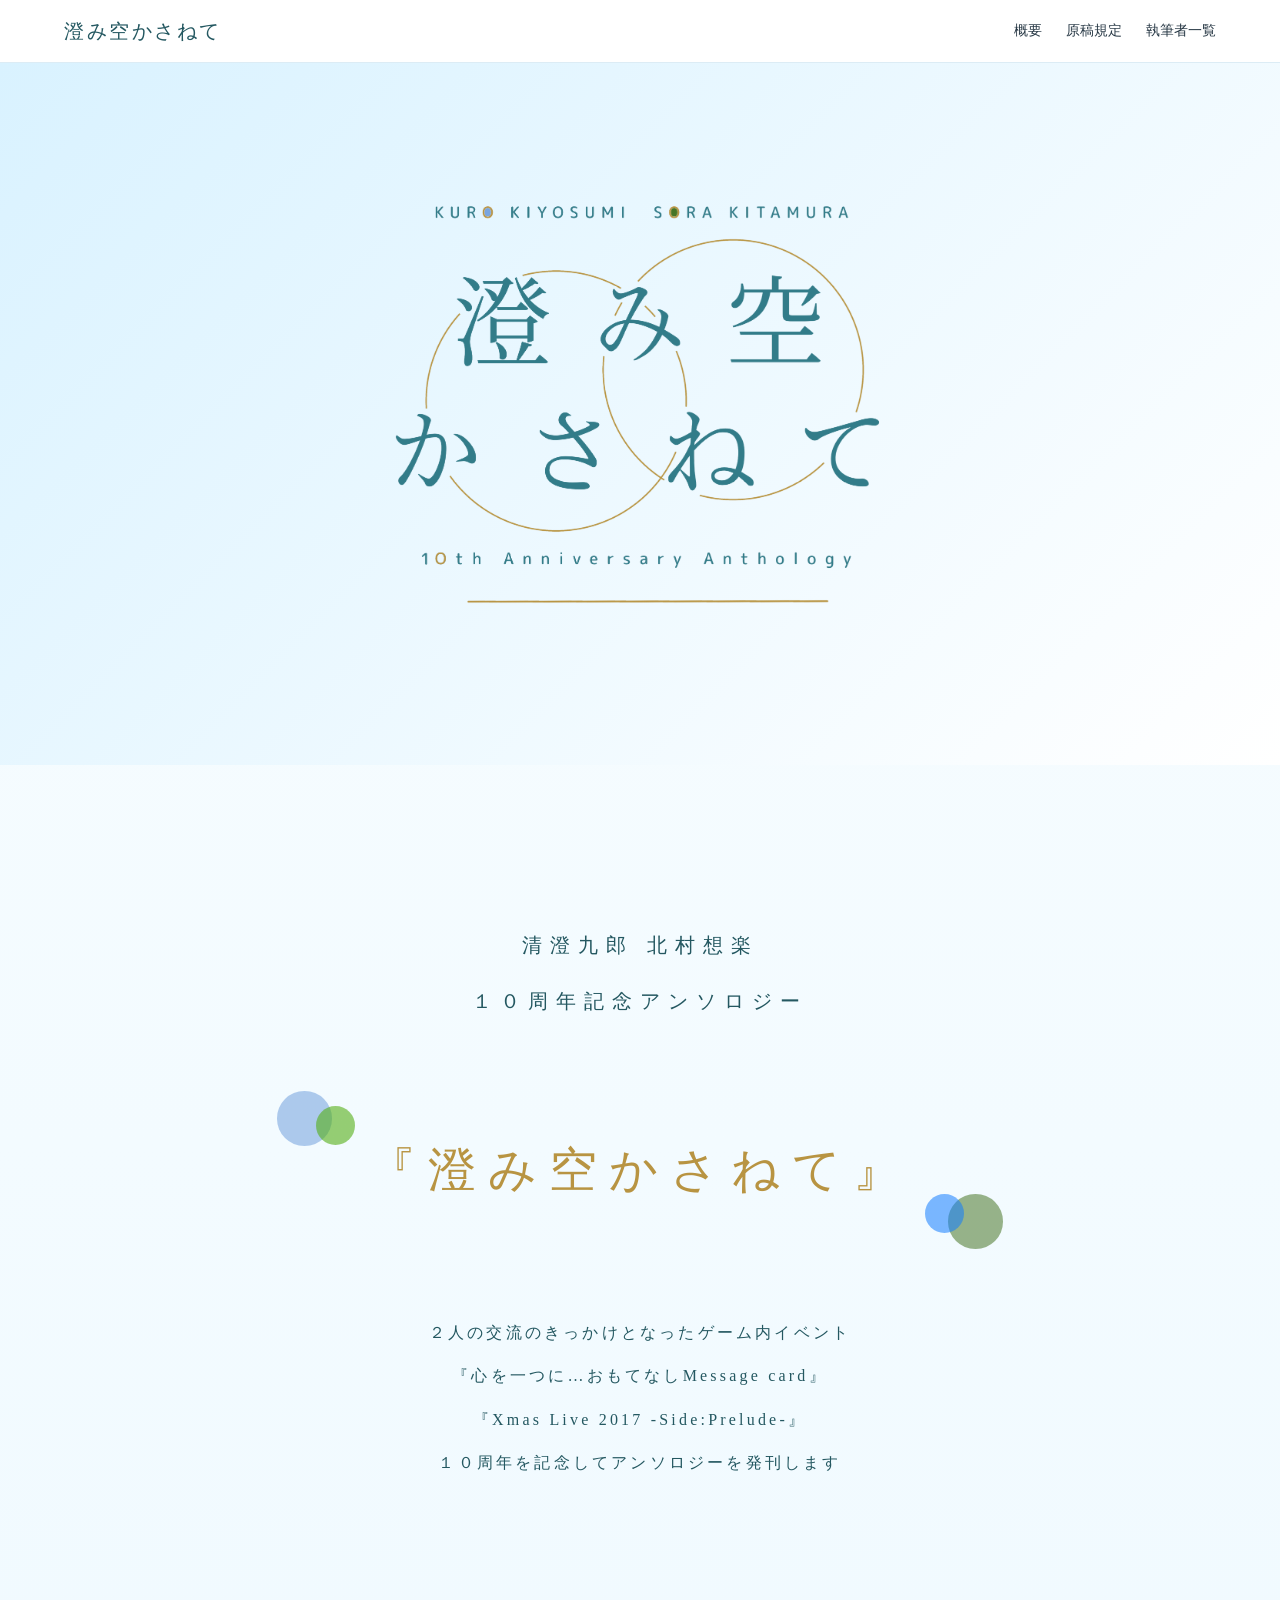
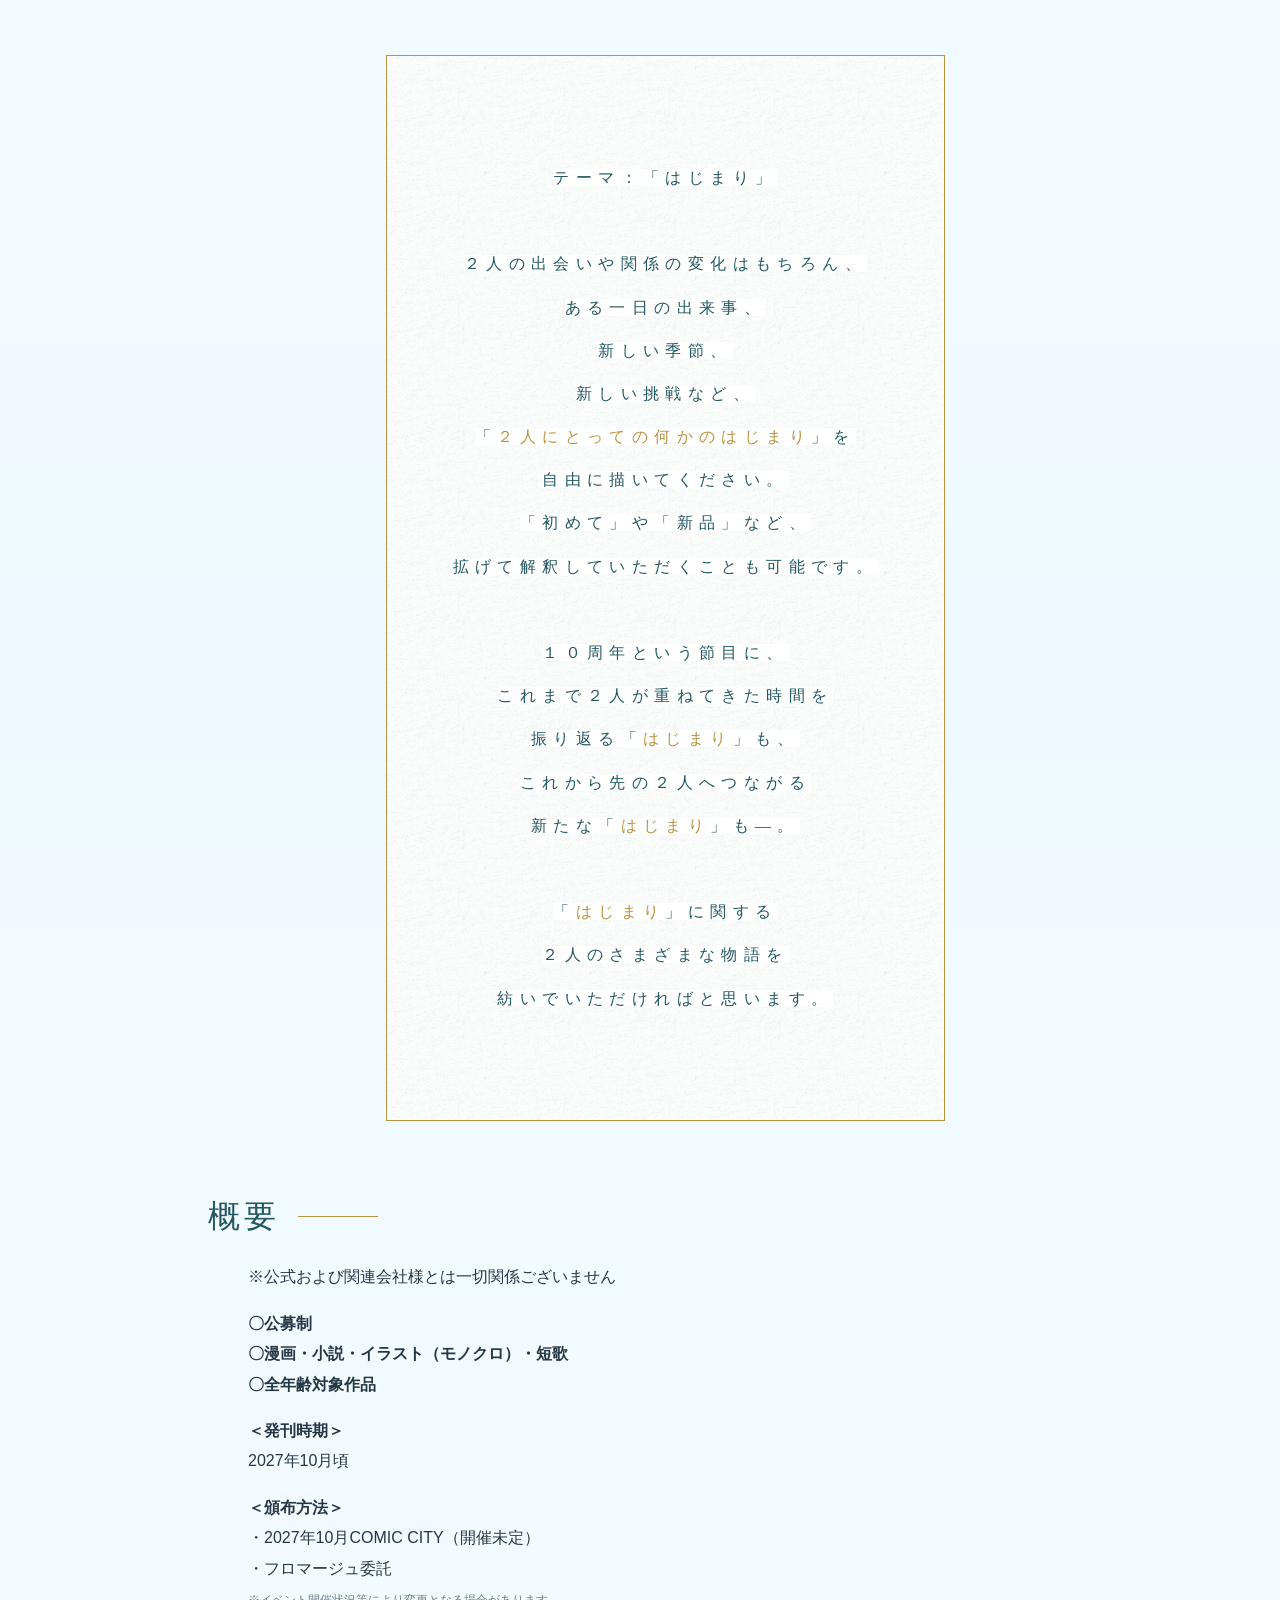
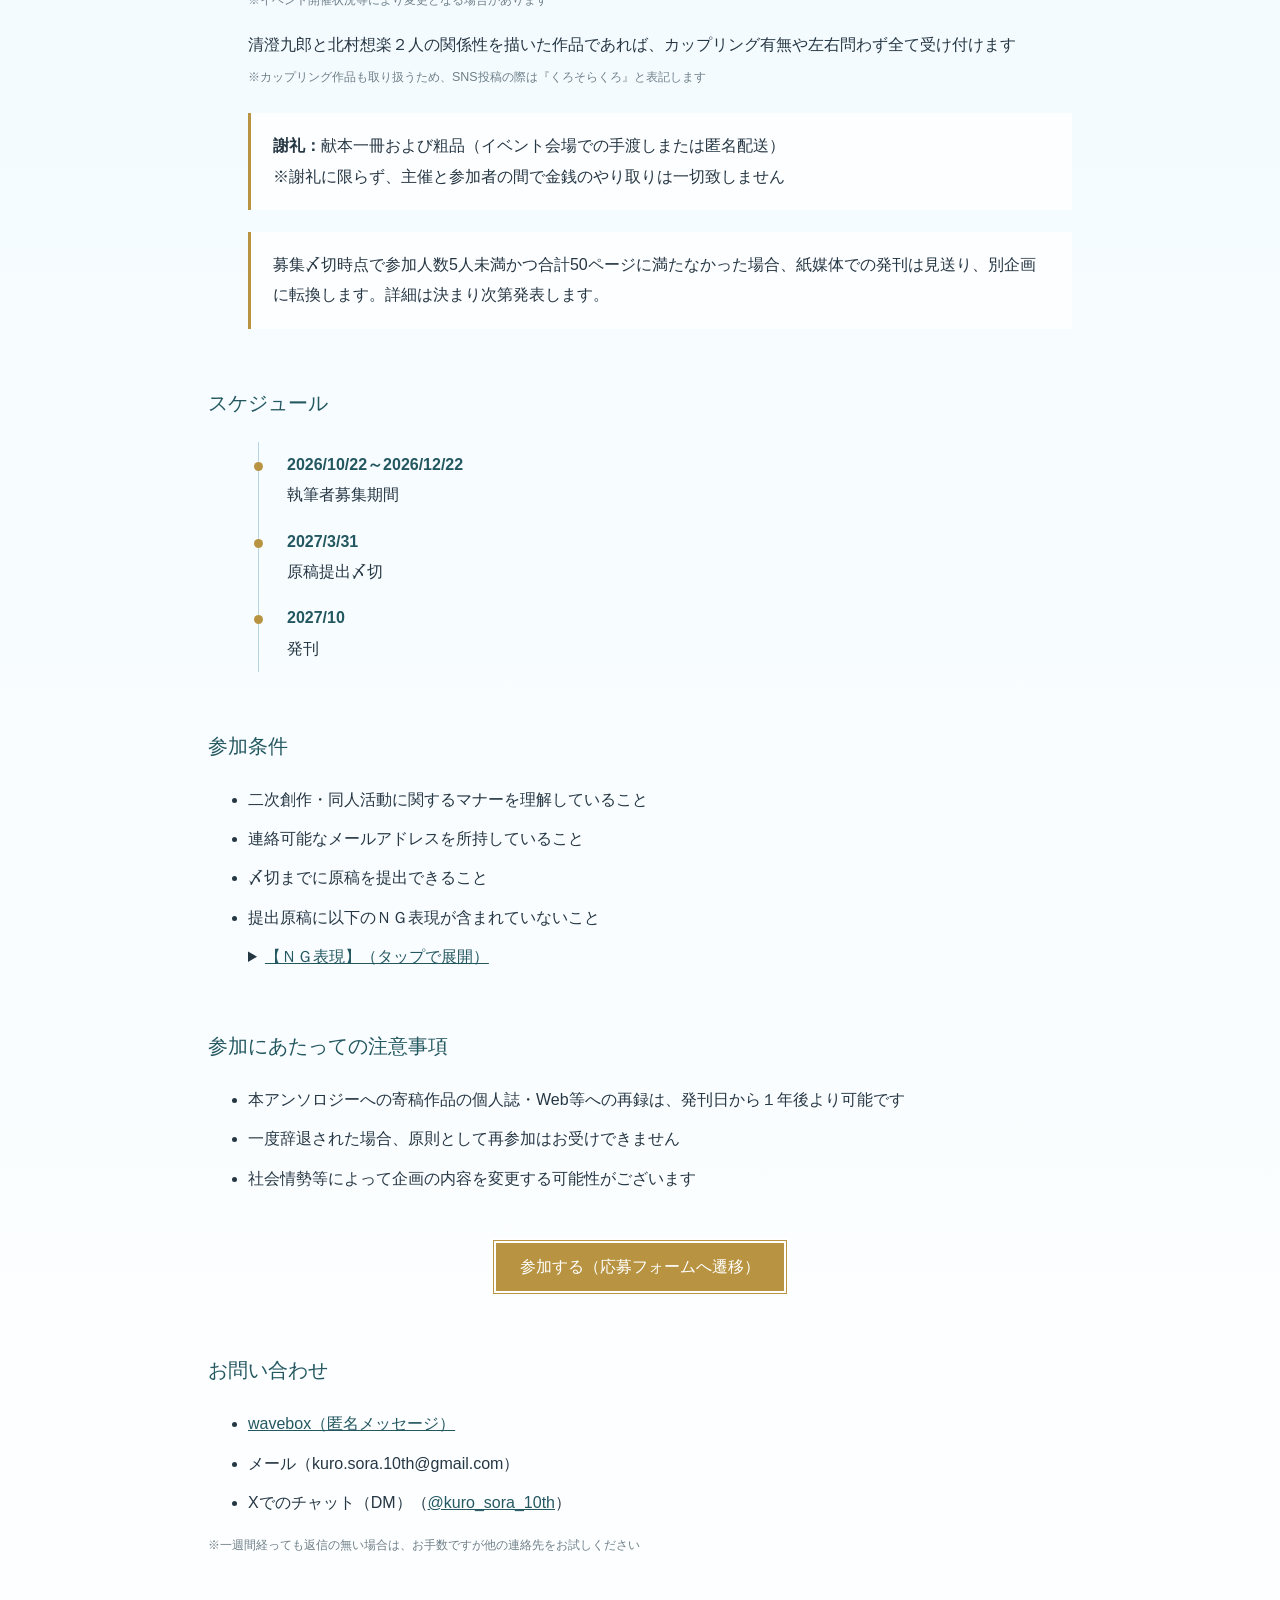
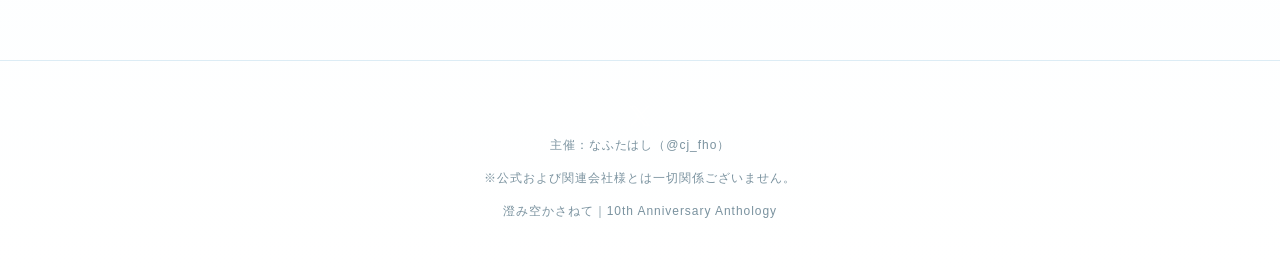
==== index.html @ 70425779 "Add files via upload" ====
<!doctype html>
<html lang="ja">

<head>
    <meta charset="utf-8">
    <meta name="viewport" content="width=device-width,initial-scale=1">
    <meta name="robots" content="noindex,nofollow,noarchive,noimageindex">
    <meta name="googlebot" content="noindex,nofollow,noarchive,noimageindex">
    <title>概要｜澄み空かさねて</title>
    <link rel="stylesheet" href="style.css">
    <link rel="icon" href="/icon.png" type="image/x-icon">
</head>

<body>
    <div id="loading" class="loading">
        <img src="logo.png" alt="澄み空かさねて" class="loading-logo">
    </div>
    <header class="site-header">
        <a class="brand" href="index.html">澄み空かさねて</a>
        <button class="menu" aria-label="メニューを開閉" aria-expanded="false">☰</button>
        <nav>
            <a href="index.html" aria-current="page">概要</a>
            <a href="guidelines.html">原稿規定</a>
            <a href="authors.html">執筆者一覧</a>
            <!--
            <a href="sample.html">サンプル</a>
            <a href="onewritehtml">おためしワンライ</a>
            <a href="webonly.html">ウェブオンリー</a>
            -->

        </nav>
    </header>
    <main>
        <section class="hero">
            <div class="sky">
                <h1>
                    <img src="logo.png" alt="澄み空かさねて" class="main-logo">
                </h1>
                <!--<p class="anniv">10th Anniversary Anthology</p>-->
                <!--<p class="theme">テーマ「はじまり」</p>-->
                <!--<a class="hero-link" href="guidelines.html">募集要項を見る</a>-->
            </div>
        </section>
        <section class="section">
            <div class="title">
                <p class="subtitle">
                    清澄九郎 北村想楽<br>
                    １０周年記念アンソロジー<br>
                </p>
            </div>

            <div class="title-decoration">
                <div class="layer layer-back" aria-hidden="true">
                    <div class="circle circle-large"></div>
                    <div class="circle circle-middle"></div>
                </div>
                <p class="title-honbun">
                    『澄み空かさねて』
                </p>
                <div class="layer layer-front" aria-hidden="true">
                    <div class="circle circle-large"></div>
                    <div class="circle circle-middle"></div>
                </div>
            </div>

            <p class="about">
                ２人の交流のきっかけとなったゲーム内イベント<br>
                『心を一つに…おもてなしMessage card』<br>
                <!--（２０１７年１０月）<br>-->
                『Xmas Live 2017 -Side:Prelude-』<br>
                <!--（２０１７年１２月）<br>-->
                １０周年を記念してアンソロジーを発刊します
            </p>
            </div>

            <!--<section class="layered-section">-->


            <div class="layer-content">
                <div class="fade-up">
                    <div class="theme-content">
                        <p><span style="background-color:#ffffff;">テーマ：「はじまり」<br><br>
                                ２人の出会いや関係の変化はもちろん、<br>
                                ある一日の出来事、<br>
                                新しい季節、<br>
                                新しい挑戦など、<br>
                                「<a>２人にとっての何かのはじまり</a>」を<br>
                                自由に描いてください。<br>
                                「初めて」や「新品」など、<br>
                                拡げて解釈していただくことも可能です。<br><br>
                                １０周年という節目に、<br>
                                これまで２人が重ねてきた時間を<br>
                                振り返る「<a>はじまり</a>」も、<br>
                                これから先の２人へつながる<br>
                                新たな「<a>はじまり</a>」も―。<br><br>
                                「<a>はじまり</a>」に関する<br>
                                ２人のさまざまな物語を<br>
                                紡いでいただければと思います。</span></p>
                    </div>
                </div>
            </div>
            <!--</section>-->




            <h2>概要</h2>
            <ul>
                <p>※公式および関連会社様とは一切関係ございません</p>
                <p><strong>〇公募制 <br>
                        〇漫画・小説・イラスト（モノクロ）・短歌 <br>
                        〇全年齢対象作品</strong></p>
                <p><strong>＜発刊時期＞</strong><br>
                    2027年10月頃</p>
                <!--<p><strong>印刷所：</strong>プリントオン 様</p>-->
                <p><strong>＜頒布方法＞</strong><br>
                    ・2027年10月COMIC CITY（開催未定）<br>・フロマージュ委託<br><span class="small">※イベント開催状況等により変更となる場合があります</span>
                </p>
                <p>清澄九郎と北村想楽２人の関係性を描いた作品であれば、カップリング有無や左右問わず全て受け付けます<br>
                    <span class="small">※カップリング作品も取り扱うため、SNS投稿の際は『くろそらくろ』と表記します</span>
                </p>
                <!--<p>参加者多数の場合、主催判断で分冊して発刊いたします</p>-->
                <div class="notice">
                    <strong>謝礼：</strong>献本一冊および粗品（イベント会場での手渡しまたは匿名配送）<br>※謝礼に限らず、主催と参加者の間で金銭のやり取りは一切致しません
                </div>
                <div class="notice">募集〆切時点で参加人数5人未満かつ合計50ページに満たなかった場合、紙媒体での発刊は見送り、別企画に転換します。詳細は決まり次第発表します。
                </div>
            </ul>

            <h3>スケジュール</h3>
            <ul>
                <div class="timeline">
                    <div><b>2026/10/22～2026/12/22</b><span>執筆者募集期間</span></div>
                    <div><b>2027/3/31</b><span>原稿提出〆切</span></div>
                    <div><b>2027/10</b><span>発刊</span></div>
                </div>
            </ul>

            <h3>参加条件</h3>
            <ul>
                <li>二次創作・同人活動に関するマナーを理解していること</li>
                <li>連絡可能なメールアドレスを所持していること</li>
                <li>〆切までに原稿を提出できること</li>
                <li>提出原稿に以下のＮＧ表現が含まれていないこと</li>
                <details>
                    <summary><a class=ng><u>【ＮＧ表現】（タップで展開）</u></a>
                    </summary>
                    <p>
                    <div class="nglist">
                        <li>キャラクターや作品イメージからの著しい逸脱</li>
                        <li>対象となる2人以外のカップリング表現</li>
                        <li>SideM以外のキャラクターの登場（他アイドルマスターシリーズもNG）。候補生はOK</li>
                        <li>公式イベント・ライブ等のレポート、感想、考察を主題とした記事・文章</li>
                        <li>公式画像、ゲーム内素材、ロゴ等の使用。その他公式作品と誤認されるような表現</li>
                        <li>AI生成物を主体とした作品（アイデア出しや誤字チェックなどの局所的な使用であればOK）</li>
                        <li>トレースや剽窃</li>
                        <li>キャストのやり取りを元にした作品<br>プロミなど台本が存在するものはOKですが、ライブパートのアドリブなどを取り扱うのはNGとします</li>
                        <li>極端なパロディ表現<br>
                            学パロやオメガバース、劇中劇描写のみの作品など原作の2人からかけ離れた表現はNGとします。劇中劇はモチーフとして扱う場合は問題ございません。<br>
                            <!--年齢操作はOKですが、幼児・児童を性的に描写する内容を含む作品はご遠慮ください。-->
                        <li>ゾーニングを必要とする表現<br>
                            例）成人向け表現、猟奇表現、性転換、登場人物の死を取り扱った作品など<br>
                            無理矢理・非同意を想起させる表現は、内容によってはお断りする場合があります。掲載可能と判断した場合も、わかりやすい位置へのゾーニング表記を必須とします。<br>
                            ゾーニングの判断に迷う表現に関してはあらかじめご相談ください。

                            <div class="notice">
                                その他、上記に明記されていない内容であっても、当アンソロジーの趣旨や権利関係、頒布上の安全性等を考慮し、主催が掲載に適さないと合理的に判断した作品（政治的主張や差別表現を含む作品など）は執筆者様にご連絡の上、掲載を見送る場合がございます
                            </div>

                    </div>
                    </p>
                </details>
            </ul>
            <h3>参加にあたっての注意事項</h3>
            <ul>
                <li>本アンソロジーへの寄稿作品の個人誌・Web等への再録は、発刊日から１年後より可能です</li>
                <li>一度辞退された場合、原則として再参加はお受けできません</li>
                <li>社会情勢等によって企画の内容を変更する可能性がございます</li>
            </ul>
            <div class="sanka">
                <a class="hero-link" href="https://forms.gle/1NaYqkYByPvEDAxH8" target="_blank">参加する（応募フォームへ遷移）</a>
            </div>
            <h3>お問い合わせ</h3>
            <ul>
                <li><a href="https://wavebox.me/wave/1jxvo7td9q20n255/" target="_blank"
                        rel="noopener noreferrer">wavebox（匿名メッセージ）</a></li>
                <li>メール（kuro.sora.10th@gmail.com）</li>
                <li>Xでのチャット（DM）（<a href="https://x.com/kuro_sora_10th" target="_blank"
                        rel="noopener noreferrer">@kuro_sora_10th</a>）</li>
            </ul>
            <p class="small">※一週間経っても返信の無い場合は、お手数ですが他の連絡先をお試しください</p>
        </section>
    </main>
    <footer>
        <a class="author-X" href="https://x.com/kuro_sora_10th" target="_blank" rel="noopener noreferrer"
            aria-label="Xアカウント">
            <img src="x-logo-white.png" alt="">
        </a>
        <p>主催：なふたはし（@cj_fho）</p>
        <p>※公式および関連会社様とは一切関係ございません。</p>
        <p>澄み空かさねて｜10th Anniversary Anthology</p>
    </footer>
    <script src="script.js?v=20261017"></script>
</body>

</html>
---- style.css ----
:root {
    --deep: #245861;
    --gold: #b89442;
    --text: #263744
}

* {
    box-sizing: border-box
}

body {
    margin: 0;
    color: var(--text);
    font-family: "FOT-UD角ゴ", "Hiragino Kaku Gothic ProN", sans-serif;
    font-size: clamp(0.75rem, calc(0.191rem + 2.8vw), 1.0rem);
    line-height: 1.9;
    background: linear-gradient(#f8fdff, #eef9ff 45%, #fff)
}

.loading {
    position: fixed;
    inset: 0;
    background: linear-gradient(#dff4ff, #fff);
    display: grid;
    place-items: center;
    z-index: 1000;
    animation: out 1.4s 1.2s forwards
}

.loading-logo {
    width: min(70vw, 500px);
    height: auto;
}

.loading-logo:after {
    content: "";
    display: block;
    width: 80px;
    height: 1px;
    background: var(--gold);
    margin: 24px auto
}

.main-logo {
    display: block;
    width: min(80vw, 650px);
    height: auto;
    margin: 0 auto;
}

@keyframes out {
    to {
        opacity: 0;
        visibility: hidden
    }
}

.site-header {
    position: sticky;
    top: 0;
    z-index: 20;
    background: #ffffffe8;
    backdrop-filter: blur(12px);
    border-bottom: 1px solid #dcecf5;
    display: flex;
    align-items: center;
    justify-content: space-between;
    padding: 12px 5vw
}

.brand {
    color: var(--deep);
    text-decoration: none;
    font-family: "BIZ UDP明朝";
    letter-spacing: .125em;
    font-size: 1.25rem
}

.site-header nav {
    display: flex;
    gap: 24px
}

.site-header nav a {
    color: var(--text);
    text-decoration: none;
    font-size: .9rem
}

.menu {
    display: none;
    border: 0;
    background: none;
    font-size: 1.5rem
}





.hero {
    min-height: 78vh;
    display: grid;
    place-items: center;
    text-align: center;

    background:
        linear-gradient(135deg,
            #d9f2ff,
            #ffffff,
            #c8e9f8,
            #f8fdff);
    background-size: 300% 300%;
    animation: marble-flow 10s ease-in-out infinite alternate;

    position: relative;
    overflow: hidden;
}

@keyframes marble-flow {
    0% {
        background-position: 0% 30%;
    }

    50% {
        background-position: 100% 70%;
    }

    100% {
        background-position: 0% 30%;
    }
}

@media (max-width: 600px) {
    .hero {
        animation: marble-flow 6s ease-in-out infinite alternate;
    }
}


.sky {
    position: relative;
    z-index: 2
}

.sanka {
    place-items: center;
    text-align: center;
    position: relative;
}

.anniv {
    letter-spacing: .22em;
    text-transform: uppercase;
    color: var(--gold);
    font-size: .78rem
}

.hero h1 {
    font-family: "BIZ UDP明朝";
    font-size: clamp(3rem, 8vw, 6.5rem);
    font-weight: 400;
    letter-spacing: .15em;
    color: var(--deep);
    margin: 0
}


.hero-link {
    display: inline-block;
    margin-top: 28px;
    padding: 9px 24px;
    border: thick double #ffffff;
    color: #ffffff;
    text-decoration: none;
    background: #b89442;
}

.section {
    max-width: 920px;
    margin: auto;
    padding: 90px 28px;
}

.section h2 {
    font-family: "BIZ UDP明朝";
    color: var(--deep);
    font-size: 2.0rem;
    font-weight: 400;
    letter-spacing: .12em;
    margin: 0 0 0.5rem;
    display: flex;
    align-items: center;
    gap: 18px
}

.section h2:after {
    content: "";
    height: 1px;
    background: var(--gold);
    width: 80px;

    /* アニメーション開始前 */
    transform: scaleX(0);
    transform-origin: left;
    transition: transform 1s ease;
}

/* 表示されたとき */
.section h2.is-visible:after {
    transform: scaleX(1);
}

.section h3 {
    font-family: "BIZ UDP明朝";
    color: var(--deep);
    font-size: 1.25rem;
    font-weight: 400;
    margin-top: 55px
}

.section h4 {
    color: var(--deep);
    margin-top: 32px
}

.section li {
    margin: .55em 0
}

.title {
    font-family: "BIZ UDP明朝";
    /*background: #e8fcff;*/
    text-align: center;
    padding: 20px 0px;
    margin: 22px 0 2px
}

.subtitle {
    color: #245861;
    font-family: "BIZ UDP明朝";
    font-size: clamp(0.75rem, calc(0.191rem + 2.8vw), 1.25rem);
    letter-spacing: .4em;
    line-height: 2.8;
    /*background: #e8fcff;*/
    /*padding: 20px 20px;
    margin: 22px 0*/
}

.title-honbun {
    width: 90%;
    color: #b89442;
    font-family: "Source Han Serif JP", "Noto Serif JP", "游明朝", "Yu Mincho", "ヒラギノ明朝 ProN", serif;
    font-size: clamp(1.7rem, 4vw, 3.0rem);
    letter-spacing: .25em;
    padding: 20px 0px;
    margin: 0 auto;
    position: relative;
    z-index: 1;
    text-align: center;
}

@media (max-width: 600px) {
    .title-honbun {
        width: 100%;
    }
}

.title-decoration {
    position: relative;
    width: 100%;
    margin: 35px auto;
}

.title-decoration .layer {
    width: clamp(48px, 8vw, 78px);
    z-index: 0;
    pointer-events: none;
}

.title-decoration .layer-back {
    top: -10%;
    left: 8%;
}

.title-decoration .layer-front {
    right: 8%;
    bottom: -10%;
}

@media (max-width: 600px) {
    .title-decoration .layer-back {
        top: -10%;
        left: 4%;
    }

    .title-decoration .layer-front {
        right: 4%;
        bottom: -10%;
    }
}

.title-decoration .circle {
    opacity: 1;
    transform: none;
}

.title-decoration.is-pending:not(.is-show) .circle {
    opacity: 0;
    transform: scale(.12) rotate(-45deg);
}

.title-decoration.is-show .circle {
    animation: title-flower-bloom 2.9s cubic-bezier(.2, .8, .2, 1) forwards;
}

.title-decoration .circle-middle {
    animation-delay: 2.22s;
}

@keyframes title-flower-bloom {
    0% {
        opacity: 0;
        transform: scale(.12) rotate(-45deg);
    }

    70% {
        opacity: 1;
        transform: scale(1.08) rotate(5deg);
    }

    100% {
        opacity: 1;
        transform: scale(1) rotate(0);
    }
}

@media (prefers-reduced-motion: reduce) {
    .title-decoration .circle {
        opacity: 1;
        transform: none;
        animation: none;
    }
}

.about {
    color: #245861;
    font-family: "BIZ UDP明朝", "Source Han Serif JP", "Noto Serif JP", "游明朝", "Yu Mincho", "ヒラギノ明朝 ProN", serif;
    text-align: center;
    font-size: clamp(0.45rem, calc(0.191rem + 2.8vw), 1.0rem);
    letter-spacing: .2em;
    line-height: 2.7;
    margin: 60px 5px 90px;
    padding: 1.0rem 0px;
}

@media (max-width: 600px) {
    .about {
        font-size: clamp(0.45rem, calc(0.191rem + 2.8vw), 0.75rem);
    }
}


.layered-section {
    position: relative;
    width: 100%;
    /*max-width: 920px;*/
    margin: 70px auto 70px;
    padding: 30px 0 30px;
    box-sizing: border-box;
}


/* 円を配置するエリア */
.layer {
    position: absolute;
    aspect-ratio: 1 / 1;
}

/* 共通の円 */
.circle {
    position: absolute;
    /*border: 1px solid #777;*/
    border-radius: 50%;
    box-sizing: border-box;
}

/* 大きい円 */
.circle-large {
    width: 70%;
    height: 70%;
}

/* 中くらいの円 */
.circle-middle {
    width: 50%;
    height: 50%;
}

/* 小さい円 */
.circle-small {
    width: 35%;
    height: 35%;
}

/* 左上の大小円 */
.layer-back .circle-large {
    top: 0;
    left: 0;
    background: #79a5df93;
}

.layer-back .circle-middle {
    top: 20%;
    left: 50%;
    background: #53ad1296;
}

.layer-back .circle-small {
    top: 80%;
    left: 23%;
    width: 30%;
    height: 30%;
    border: 1.5px solid #b89442;
    /*background: #ffffffb4;*/
}

/* 右下の大小円 */
.layer-front .circle-large {
    right: 0;
    bottom: 0;
    background: #4675258a;
}

.layer-front .circle-middle {
    bottom: 20%;
    right: 50%;
    background: #117cff8a;
}

.layer-front .circle-small {
    right: 25%;
    bottom: 70%;
    width: 50%;
    height: 50%;
    border: 1.5px solid #b89442;
    /*background: #ffffff6e;*/
}

/* 本文エリア */
.layer-content {
    position: relative;
    z-index: 1;
    width: 60%;
    margin: 0 auto;
    padding: 5px 5px;
    box-sizing: border-box;
    /*border: 1px solid #777;*/
    /*background: #eef9ff9c;*/
    text-align: center;
}

.theme-content {
    --theme-background-opacity: 0.90;
    position: relative;
    isolation: isolate;
    border: 0.7px solid #b89442;
    color: #245861;
    font-family: "BIZ UDP明朝";
    /*display: inline-block;*/
    text-align: center;
    font-size: clamp(0.6rem, calc(0.191rem + 2.8vw), 1.0rem);
    letter-spacing: .4em;
    width: 110%;
    padding: 40px 10px;
    margin: 60px auto;
    box-sizing: border-box;
}

.theme-content::before {
    content: "";
    position: absolute;
    inset: 0;
    z-index: -1;
    background: url("washi.png") repeat;
    opacity: var(--theme-background-opacity);
    pointer-events: none;
}

.theme-content p {
    margin: 60px auto;
    line-height: 2.7;
}

.theme-content a {
    color: #b89442;
}

@media (max-width: 600px) {
    .layered-section {
        padding: 30px 0 30px;
        margin: 40px auto;
    }

    .title-decoration .layer {
        width: clamp(42px, 12vw, 64px);
    }

    .layer-content {
        width: 100%;
        margin: 0 auto;
        padding: 0;
    }

    .theme-content {
        width: 93%;
        padding: 2.4rem 1rem;
        font-size: clamp(0.5rem, calc(0.191rem + 2.8vw), 0.8rem);
        letter-spacing: .1em;
    }

    .theme-content p {
        margin: 40px auto;
        line-height: 2.7;
    }

}



.notice {
    background: #ffffffcc;
    border-left: 3px solid var(--gold);
    padding: 18px 22px;
    margin: 22px 0
}

.nglist {
    background: #aed5dd;
    padding: 10px 26px;
    font-size: .75rem;
    line-height: 1.2rem;
    /* margin: 22px 0*/
}

.timeline {
    border-left: 1px solid #b9d4e4;
    margin-left: 10px
}

.timeline div {
    position: relative;
    padding: 8px 0 8px 28px
}

.timeline div:before {
    content: "";
    position: absolute;
    left: -5px;
    top: 20px;
    width: 9px;
    height: 9px;
    border-radius: 50%;
    background: var(--gold)
}

.timeline b,
.timeline span {
    display: block
}

.timeline b {
    color: var(--deep)
}

.small,
small {
    font-size: .78rem;
    color: #6e7f88
}

.coming {
    text-align: center;
    padding: 80px 20px;
    background: linear-gradient(135deg, #eef3f5, #f7f9fa);
    filter: grayscale(1);
    color: #87949a
}

.placeholder {
    font-family: "BIZ UDP明朝";
    font-size: 2rem;
    letter-spacing: .2em;
    line-height: 1.3
}

a {
    color: var(--deep)
}

footer {
    text-align: center;
    padding: 45px 20px;
    min-height: 145px;
    border-top: 1px solid #dcecf5;
    color: #7a929f;
    font-size: .75rem;
    letter-spacing: .08em
}

footer p {
    margin: 0 0 10px
}


.hanten {
    text-emphasis: dot;
    /* 点をつける */
}

.vertical-text {
    writing-mode: vertical-rl;
}

/* アニメーション前の初期状態 */
.fade-up {
    opacity: 0;
    transform: translateY(30px);
    transition: opacity 2.0s ease, transform 2.0s ease;
    /* 0.8秒かけて変化 */
}

/* 画面内に入ったときの状態 */
.fade-up.is-show {
    opacity: 1;
    transform: translateY(0);
}


@media(max-width:700px) {
    .site-header nav {
        display: none
    }

    .menu {
        display: block
    }

    .site-header nav.open {
        display: flex;
        position: absolute;
        top: 59px;
        left: 0;
        right: 0;
        background: #fff;
        flex-direction: column;
        padding: 15px 5vw;
        gap: 5px
    }

    .site-header nav.open a {
        padding: 8px
    }

    .section {
        padding: 65px 20px
    }

    .hero h1 {
        font-size: 3rem
    }
}

/* 執筆者一覧 */
.authors-intro {
    text-align: center;
    margin: 0 0 36px;
}

.author-grid {
    display: grid;
    grid-template-columns: minmax(0, 1fr);
    gap: 28px;
    align-items: stretch;
}

.author-card {
    min-width: 0;
    padding: 22px;
    border: 1px solid #ffffff;
    background-color: #eeeeee;
    background-image: url("washi_author.png");
    background-repeat: repeat;
    background-size: 400px 400px;
    background-position: top left;
    text-align: center;
}

.author-sample {
    margin: 0 0 18px;
}

.author-sample[hidden] {
    display: none;
}

.author-sample img {
    display: block;
    width: 100%;
    aspect-ratio: 2 / 1;
    object-fit: cover;
    border: 1px solid #b7b7b7;
}

.author-name {
    margin: 0 0 24px !important;
    color: #245861 !important;
    font-size: 1.25rem !important;
    overflow-wrap: anywhere;
}

.author-links {
    display: flex;
    justify-content: space-around;
    align-items: center;
    gap: 12px;
}

.author-social {
    display: inline-flex;
    align-items: center;
    justify-content: center;
    gap: 8px;
    color: #52616a;
    text-decoration: none;
    overflow-wrap: anywhere;
}

.author-X img {
    width: 20px;
    height: 20px;
    object-fit: contain;
}

.author-pixiv img {
    width: auto;
    height: 26px;
    object-fit: contain;
}

.author-X:hover,
.author-pixiv:hover {
    opacity: .72;
}

.authors-note {
    margin-top: 22px;
    text-align: center;
}

/* 企画ページ */
.event-page h3 {
    border-bottom: 1px solid var(--gold);
    padding-bottom: 8px;
}

.event-page li {
    margin: .8em 0;
}

.event-schedule {
    display: grid;
    grid-template-columns: minmax(0, 1fr);
    gap: 12px;
    margin: 24px 0;
}

.event-schedule>div {
    padding: 16px 20px;
    background: #ffffffc9;
    border-left: 3px solid var(--gold);
}

.event-schedule time {
    color: var(--deep);
    font-weight: 600;
}

.event-schedule p {
    margin: 4px 0 0;
}

.webonly-announcement {
    margin: 36px auto;
    padding: 42px 20px;
    text-align: center;
    background: #ffffffb9;
    border: 1px solid #dcecf5;
}

.webonly-date {
    color: var(--deep);
    font-family: "BIZ UDP明朝", serif;
    font-size: clamp(1.25rem, 3vw, 1.8rem);
    letter-spacing: .08em;
}

@media (min-width: 700px) {
    .author-grid {
        grid-template-columns: repeat(2, minmax(0, 1fr));
        gap: 32px;
    }

    .author-card {
        padding: 22px 28px;
    }

    /*
    .event-schedule {
        grid-template-columns: repeat(3, minmax(0, 1fr));
    }
        */

}
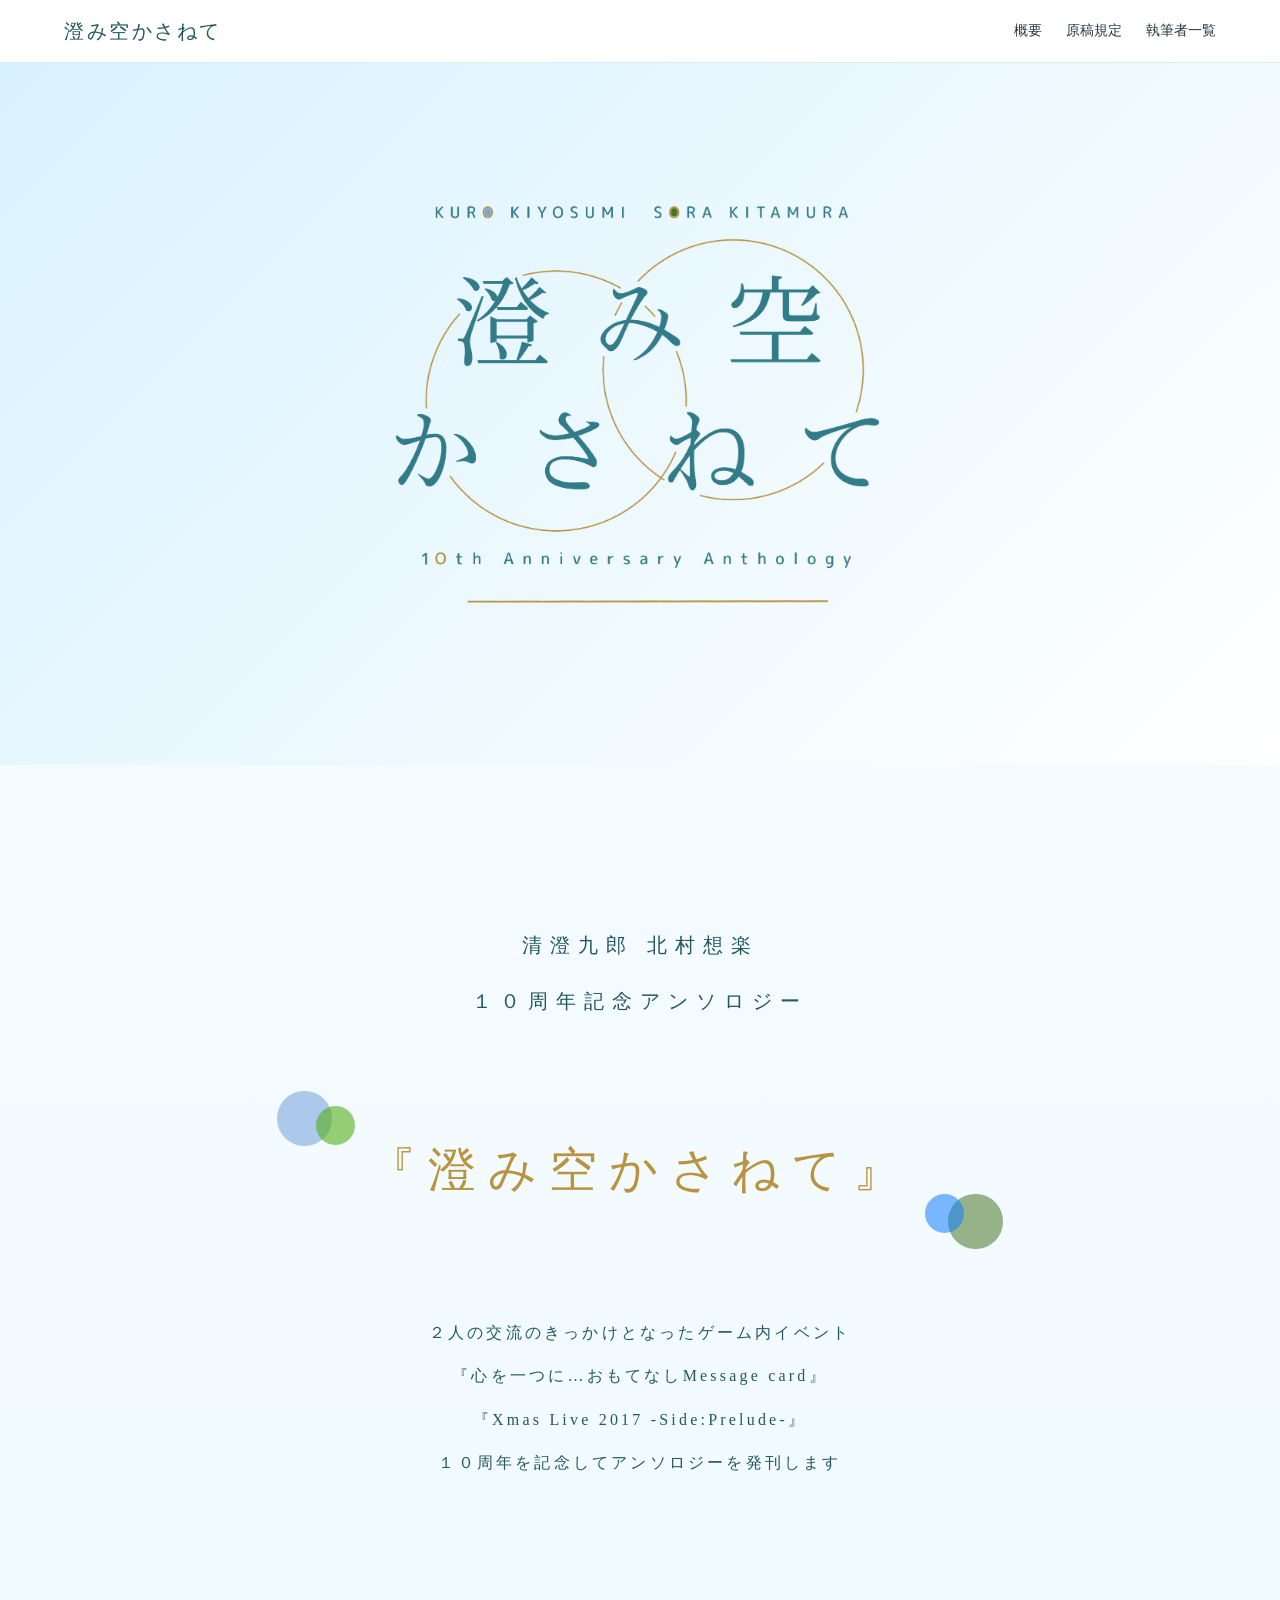
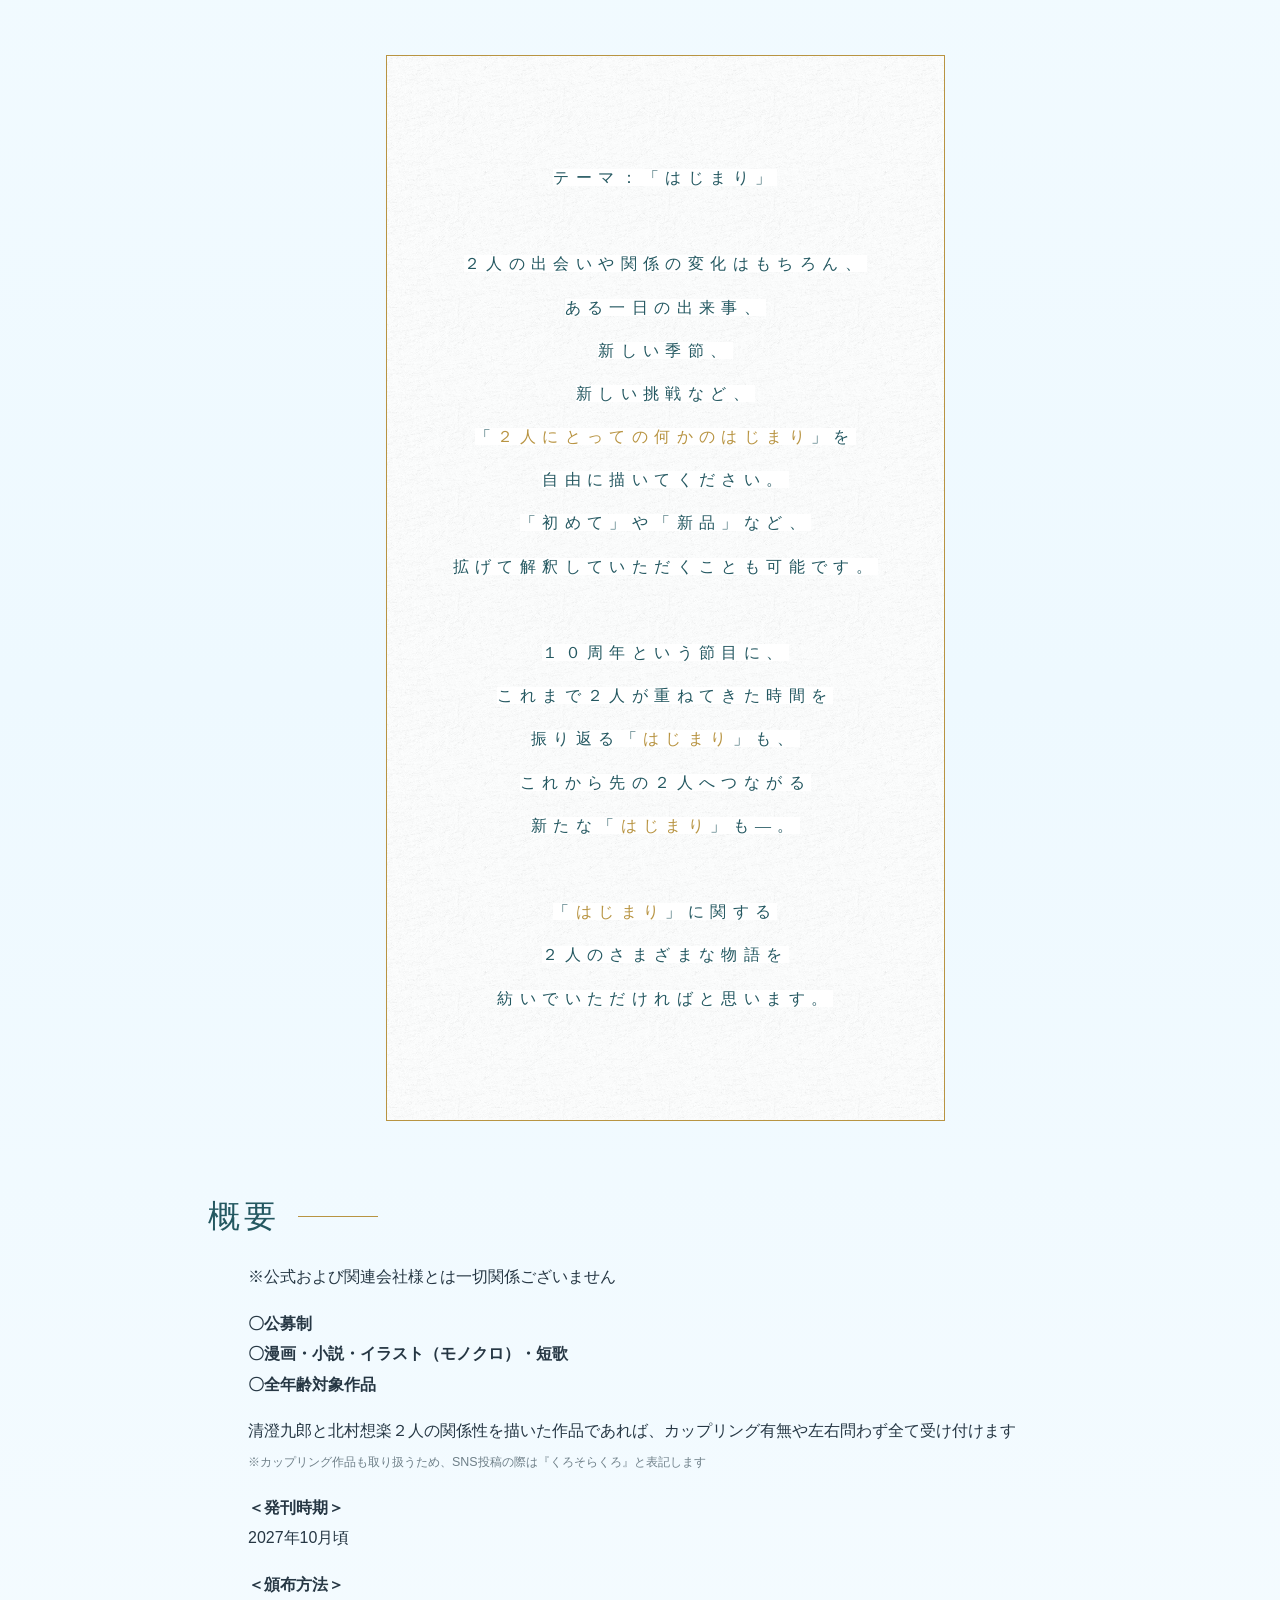
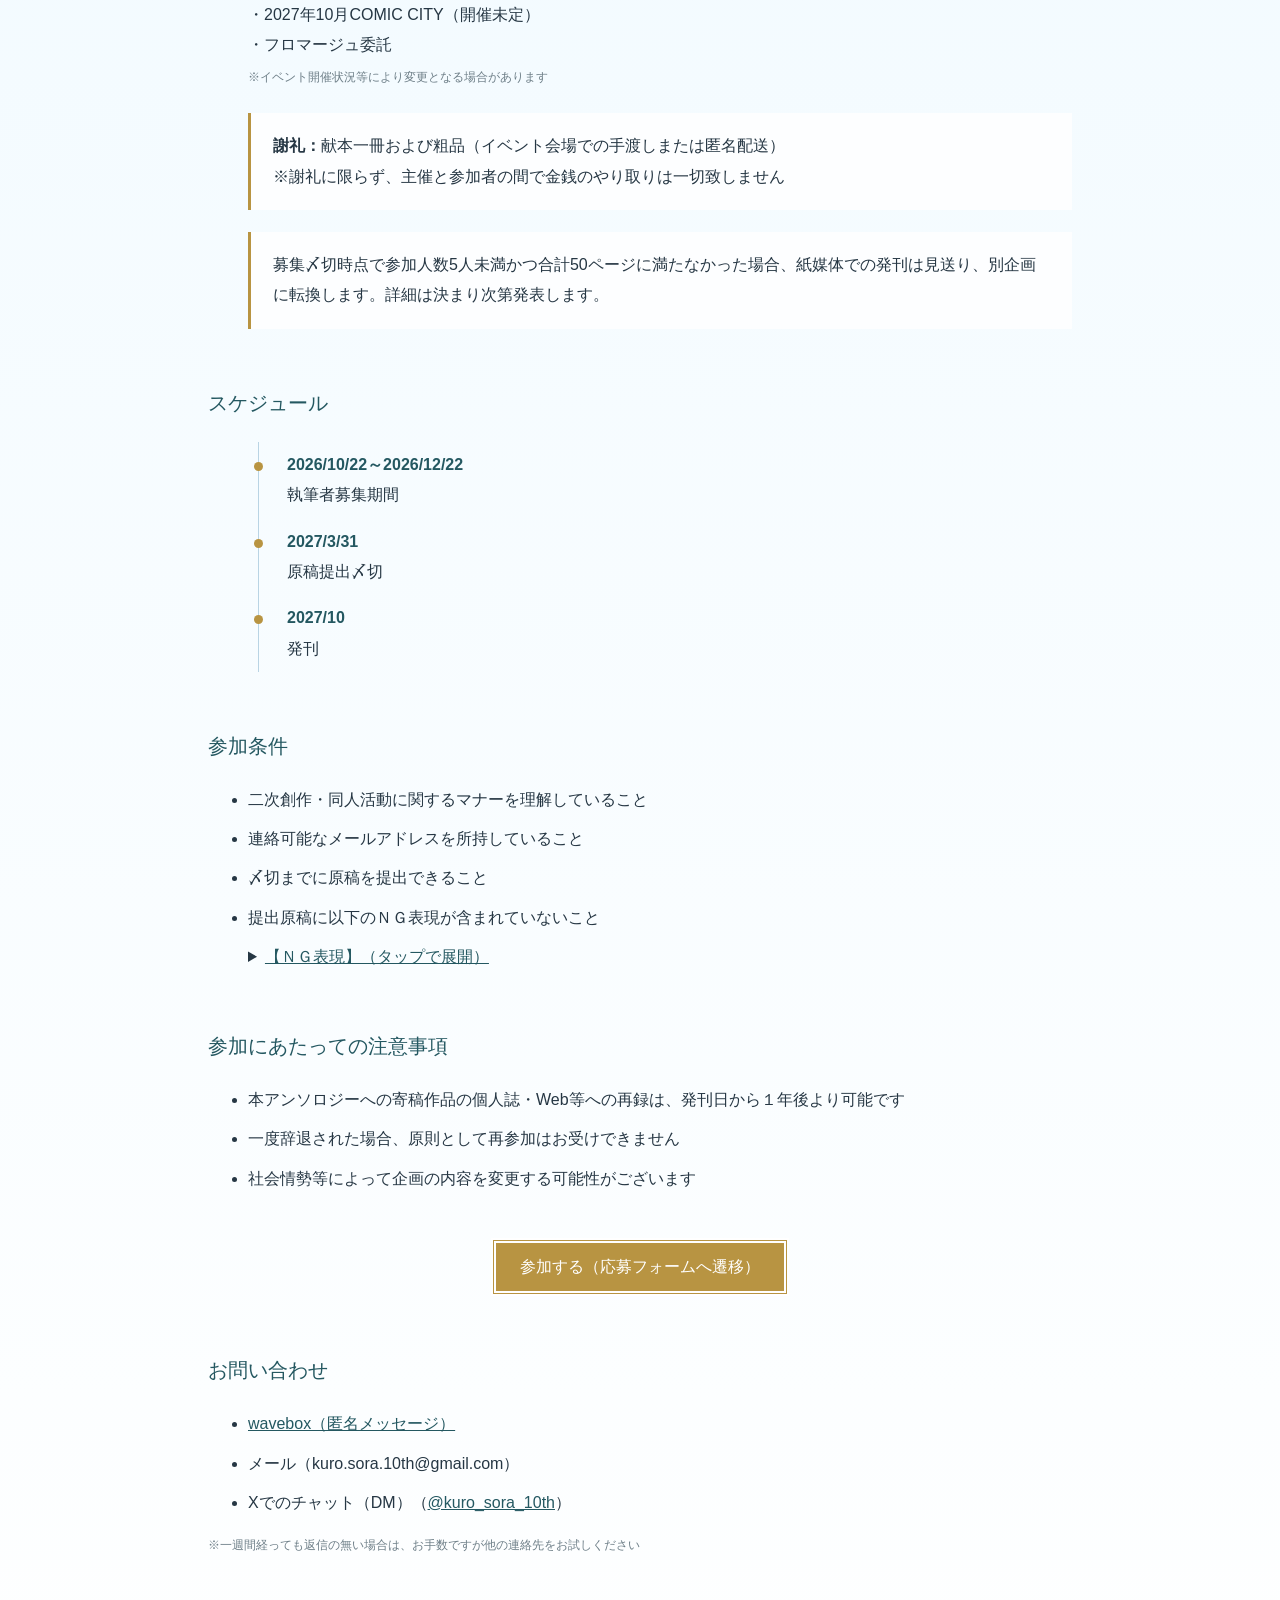
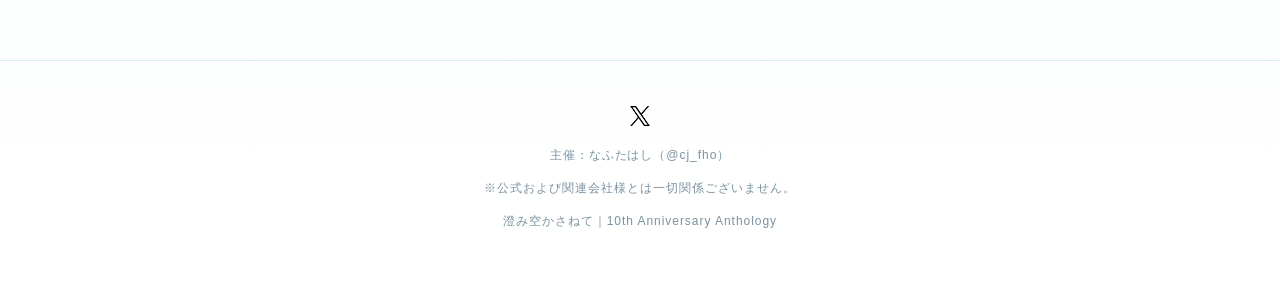
==== commit 78770a5b: "Add files via upload" ====
--- a/index.html
+++ b/index.html
@@ -110,14 +110,14 @@
                 <p><strong>〇公募制 <br>
                         〇漫画・小説・イラスト（モノクロ）・短歌 <br>
                         〇全年齢対象作品</strong></p>
+                <p>清澄九郎と北村想楽２人の関係性を描いた作品であれば、カップリング有無や左右問わず全て受け付けます<br>
+                    <span class="small">※カップリング作品も取り扱うため、SNS投稿の際は『くろそらくろ』と表記します</span>
+                </p>
                 <p><strong>＜発刊時期＞</strong><br>
                     2027年10月頃</p>
                 <!--<p><strong>印刷所：</strong>プリントオン 様</p>-->
                 <p><strong>＜頒布方法＞</strong><br>
                     ・2027年10月COMIC CITY（開催未定）<br>・フロマージュ委託<br><span class="small">※イベント開催状況等により変更となる場合があります</span>
-                </p>
-                <p>清澄九郎と北村想楽２人の関係性を描いた作品であれば、カップリング有無や左右問わず全て受け付けます<br>
-                    <span class="small">※カップリング作品も取り扱うため、SNS投稿の際は『くろそらくろ』と表記します</span>
                 </p>
                 <!--<p>参加者多数の場合、主催判断で分冊して発刊いたします</p>-->
                 <div class="notice">
@@ -192,10 +192,10 @@
         </section>
     </main>
     <footer>
-        <a class="author-X" href="https://x.com/kuro_sora_10th" target="_blank" rel="noopener noreferrer"
+        <p class="author-X" href="https://x.com/kuro_sora_10th" target="_blank" rel="noopener noreferrer"
             aria-label="Xアカウント">
-            <img src="x-logo-white.png" alt="">
-        </a>
+            <img src="x-logo.png" alt="">
+        </p>
         <p>主催：なふたはし（@cj_fho）</p>
         <p>※公式および関連会社様とは一切関係ございません。</p>
         <p>澄み空かさねて｜10th Anniversary Anthology</p>
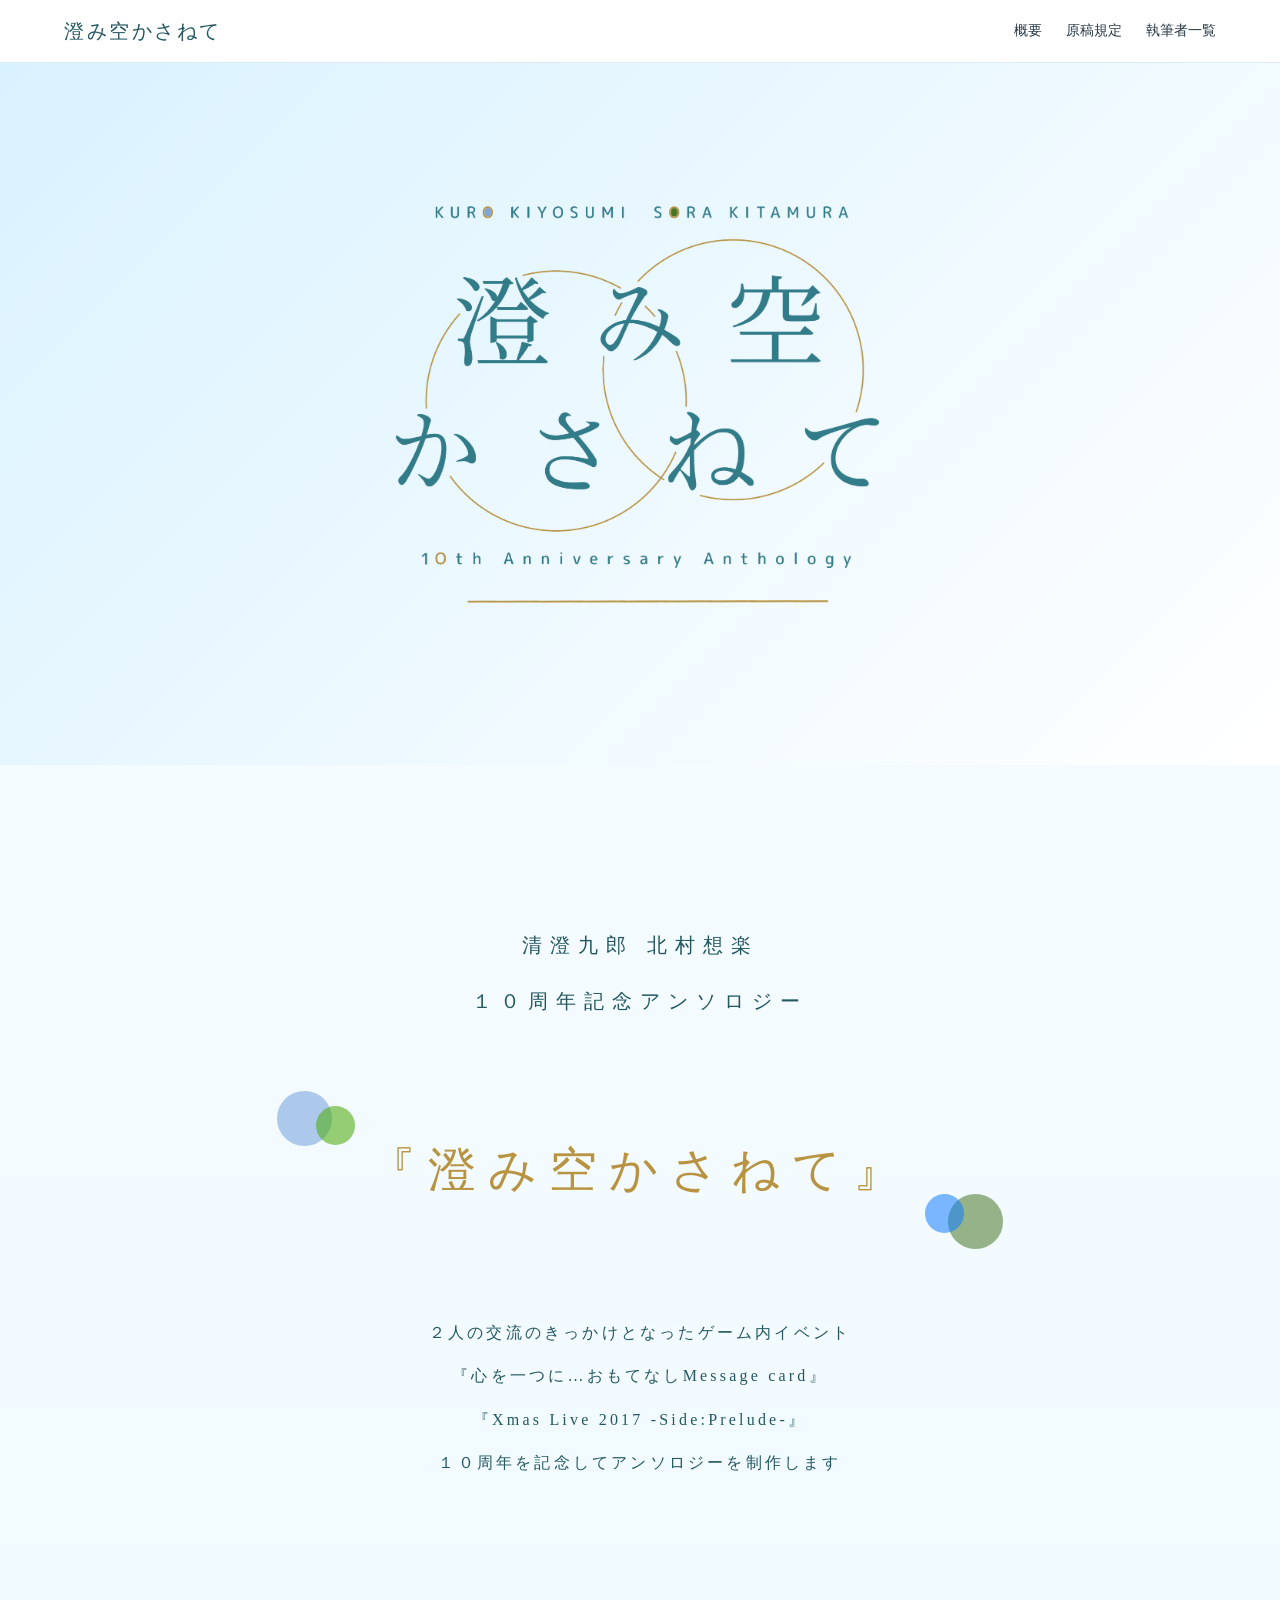
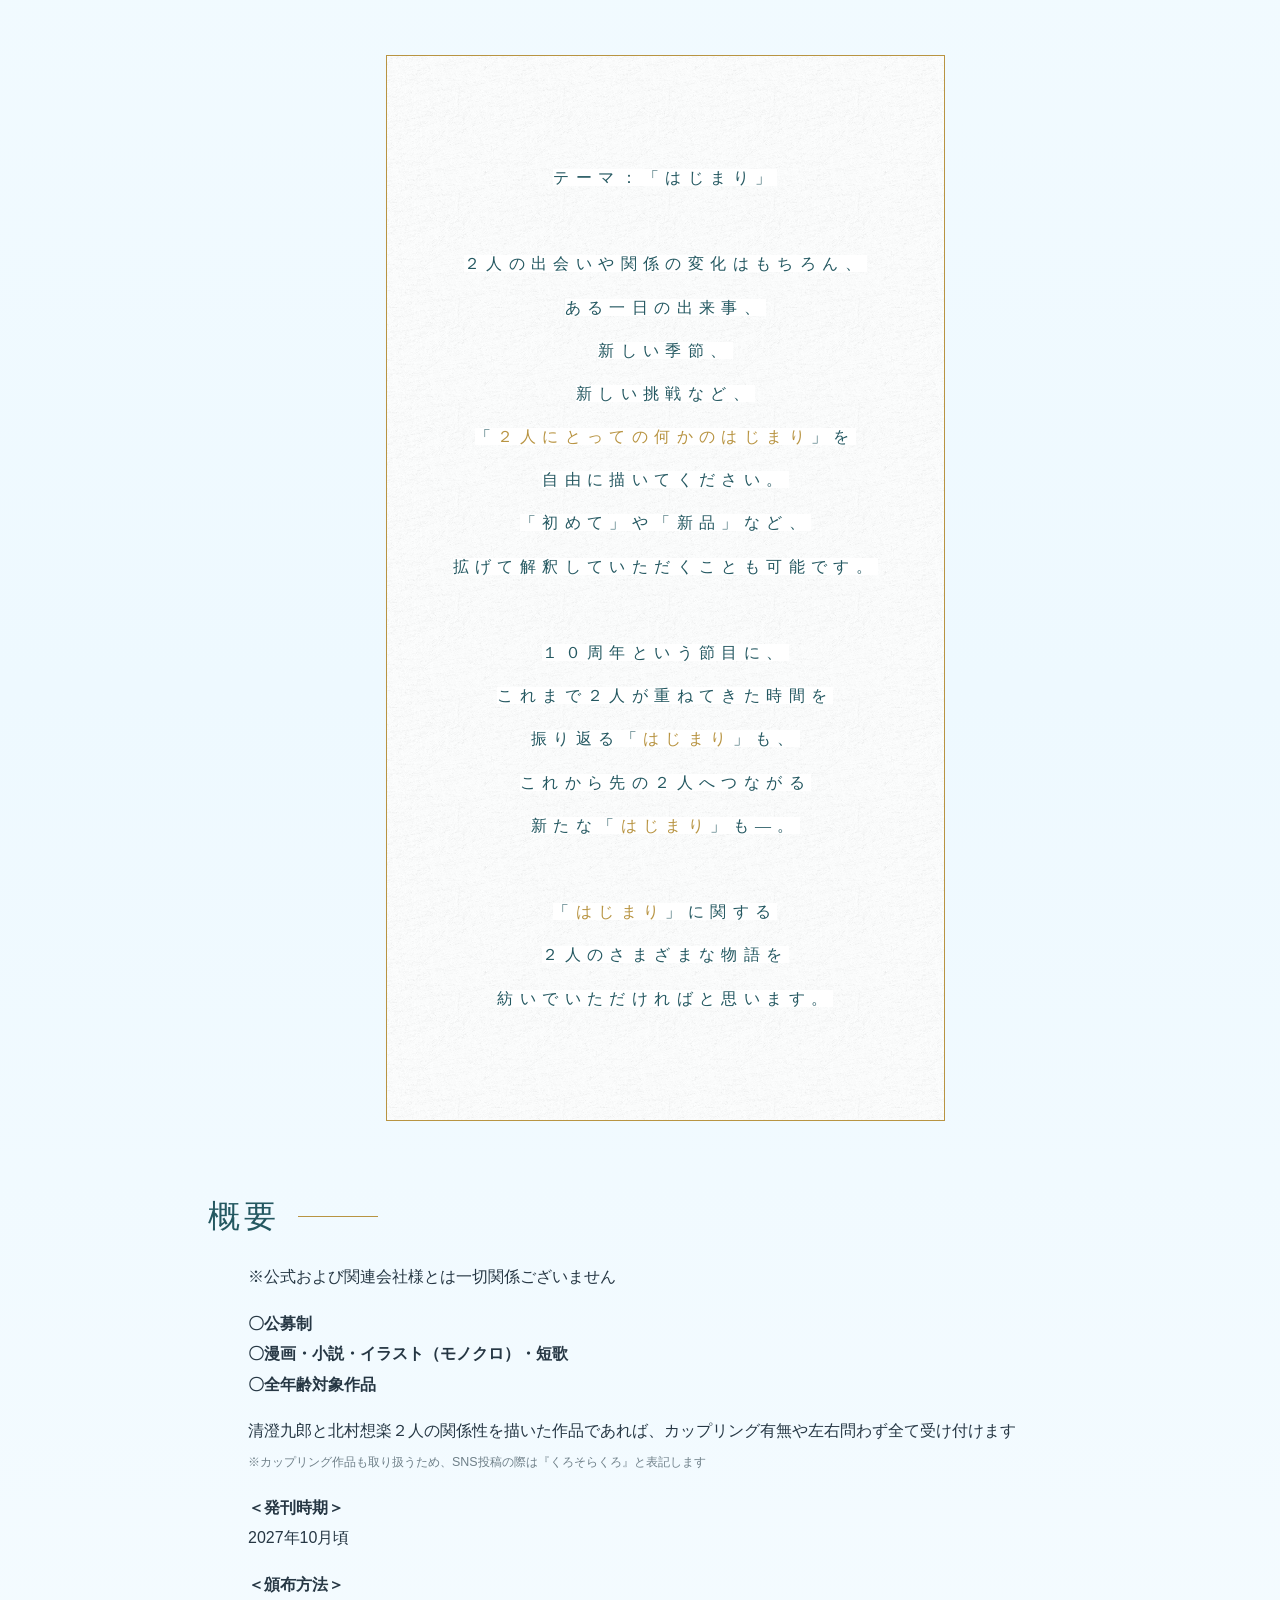
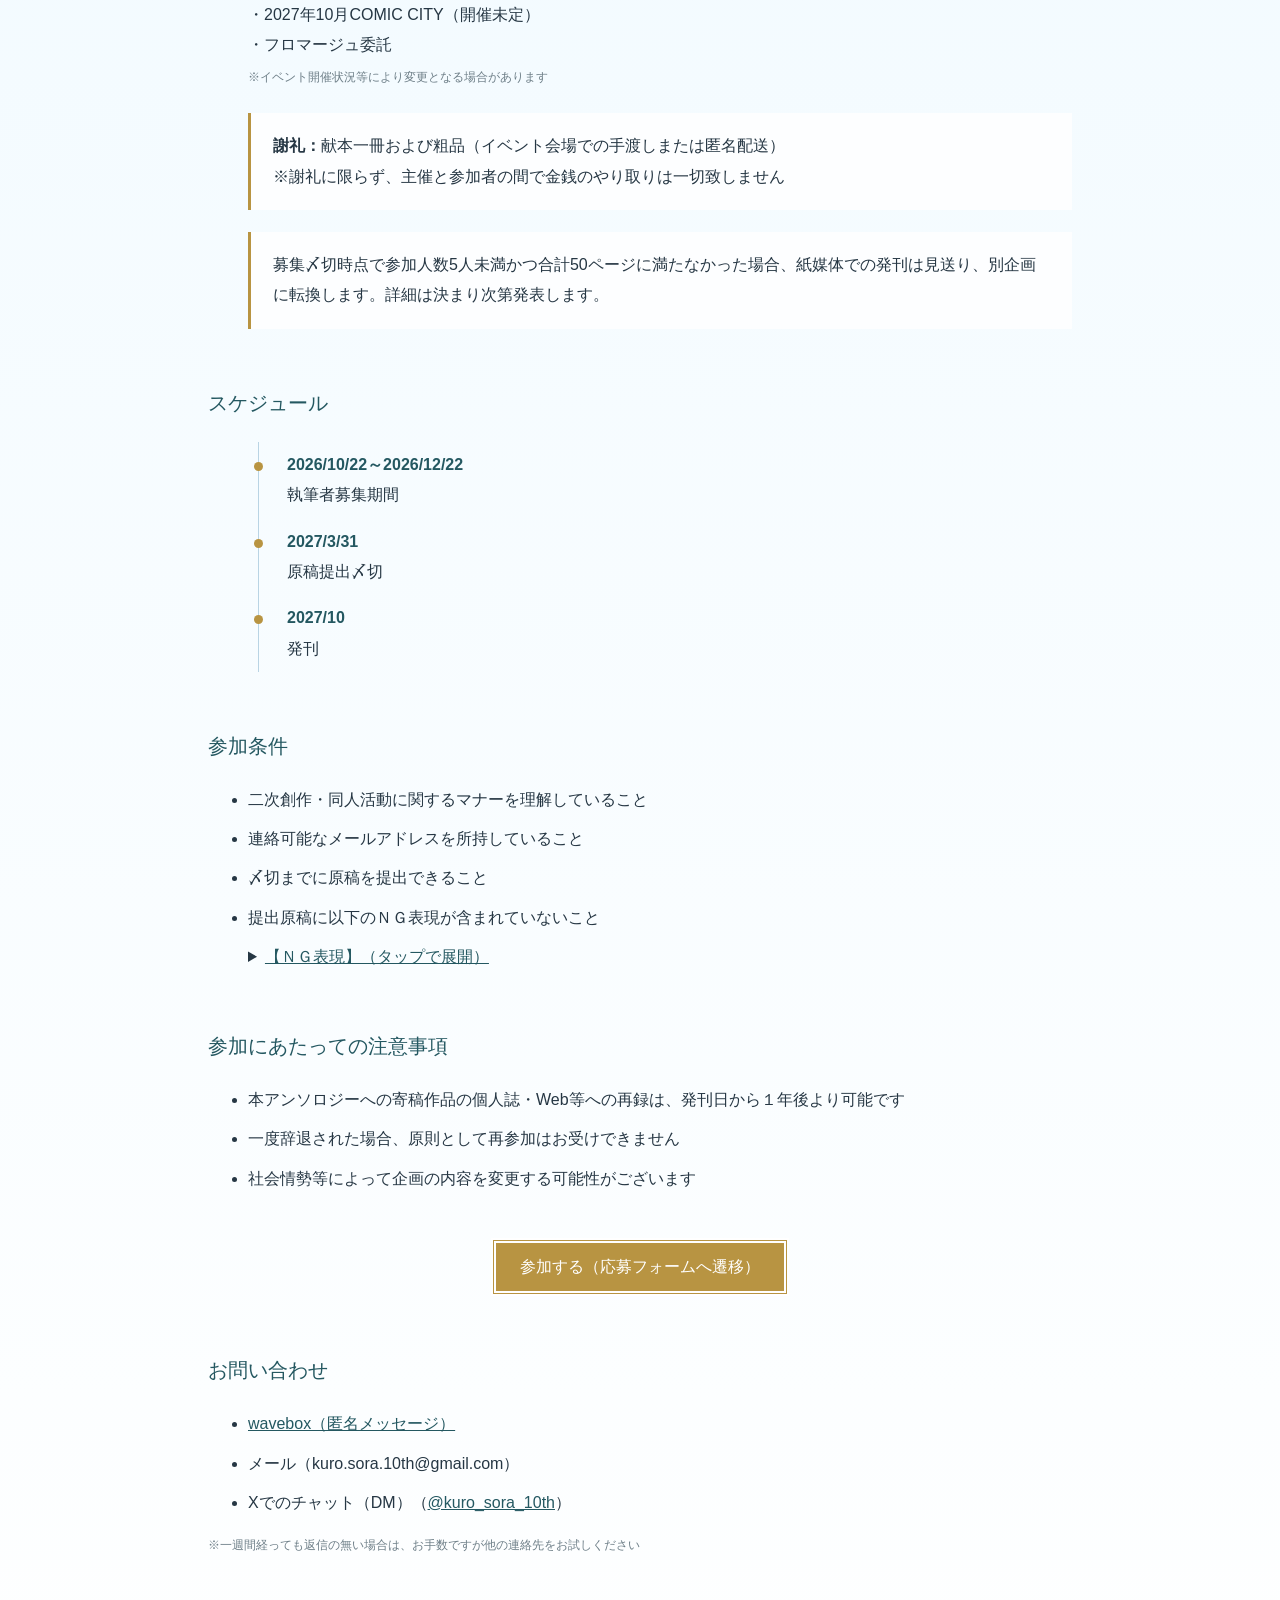
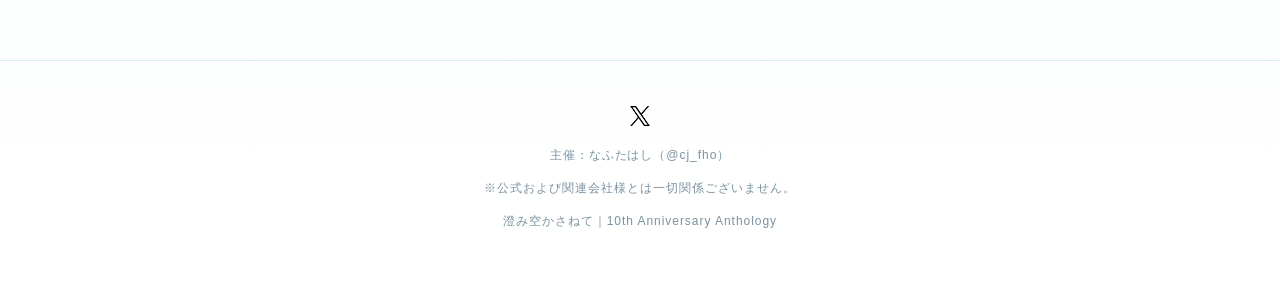
==== commit d9d5fd28: "Add files via upload" ====
--- a/index.html
+++ b/index.html
@@ -69,7 +69,7 @@
                 <!--（２０１７年１０月）<br>-->
                 『Xmas Live 2017 -Side:Prelude-』<br>
                 <!--（２０１７年１２月）<br>-->
-                １０周年を記念してアンソロジーを発刊します
+                １０周年を記念してアンソロジーを制作します
             </p>
             </div>
 
@@ -192,10 +192,10 @@
         </section>
     </main>
     <footer>
-        <p class="author-X" href="https://x.com/kuro_sora_10th" target="_blank" rel="noopener noreferrer"
-            aria-label="Xアカウント">
-            <img src="x-logo.png" alt="">
-        </p>
+        <p><a class="author-X" href="https://x.com/kuro_sora_10th" target="_blank" rel="noopener noreferrer"
+                aria-label="Xアカウント">
+                <img src="x-logo.png" alt="">
+            </a></p>
         <p>主催：なふたはし（@cj_fho）</p>
         <p>※公式および関連会社様とは一切関係ございません。</p>
         <p>澄み空かさねて｜10th Anniversary Anthology</p>
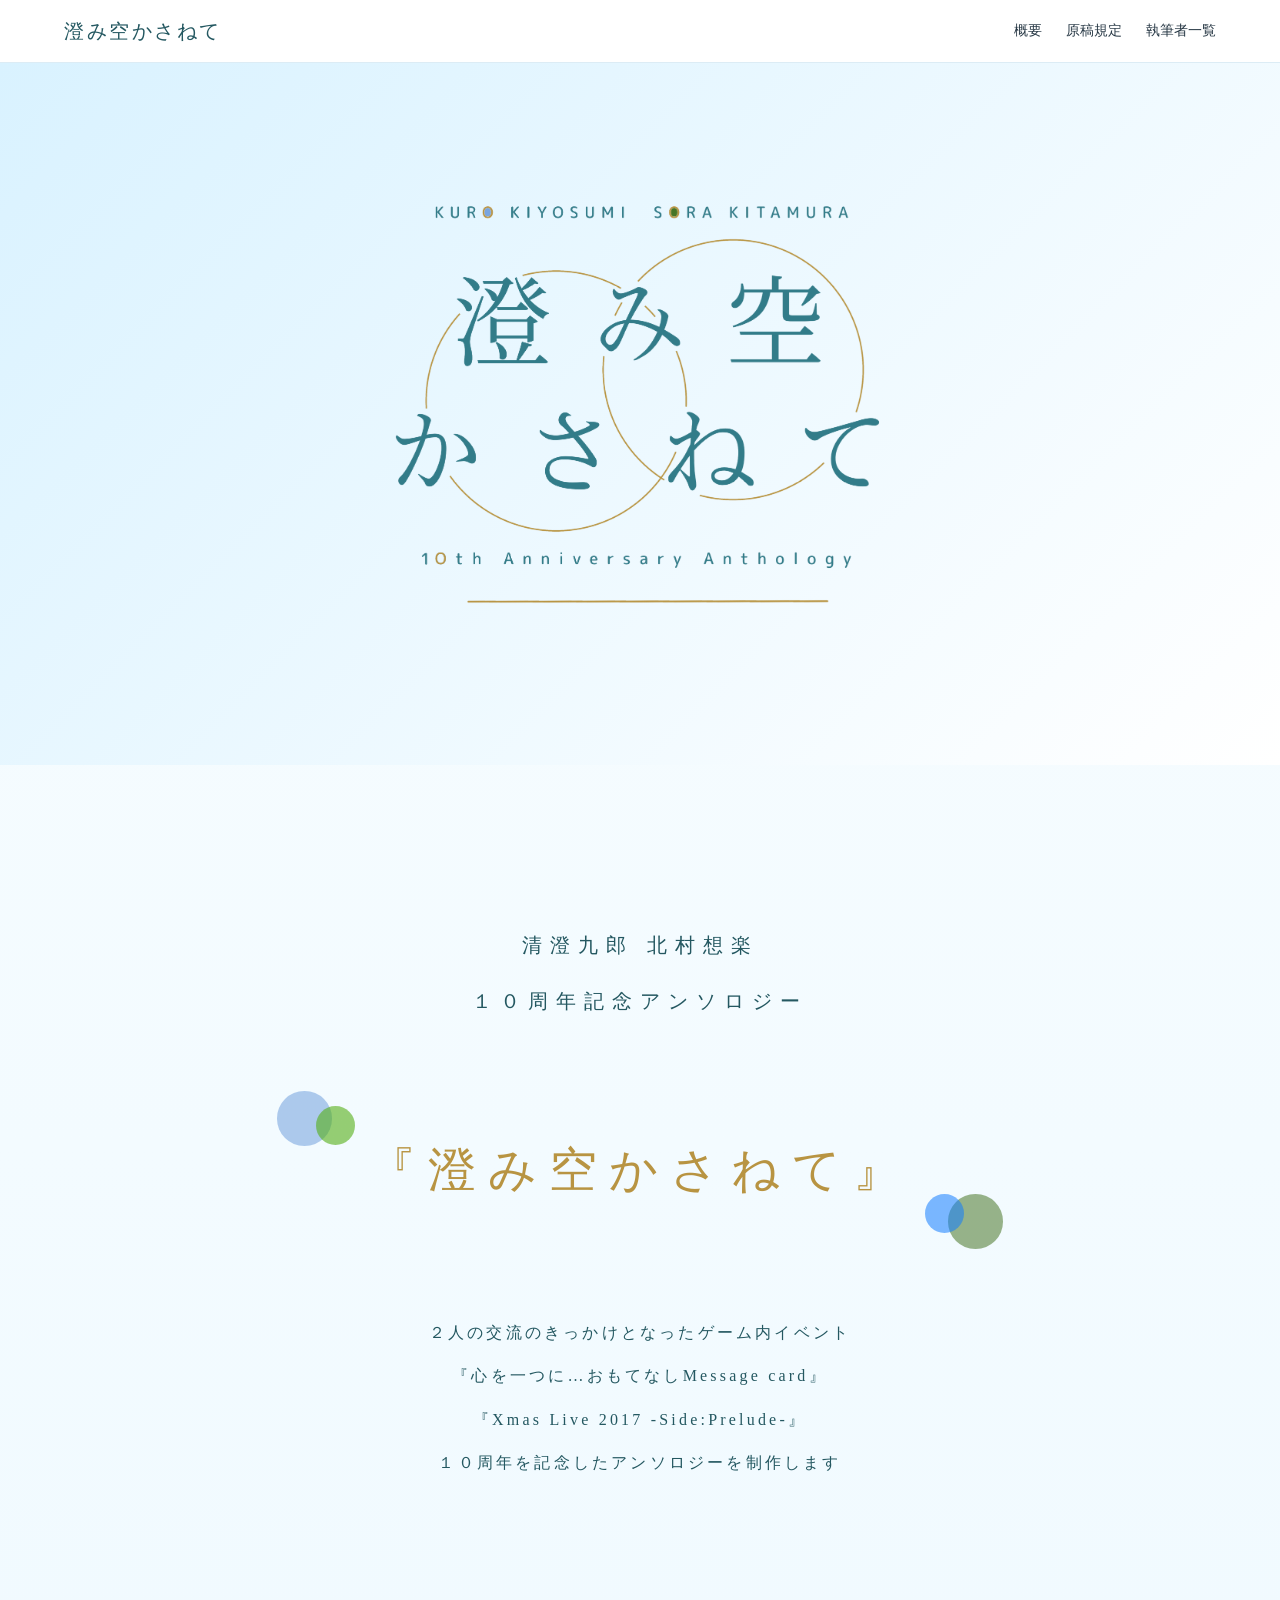
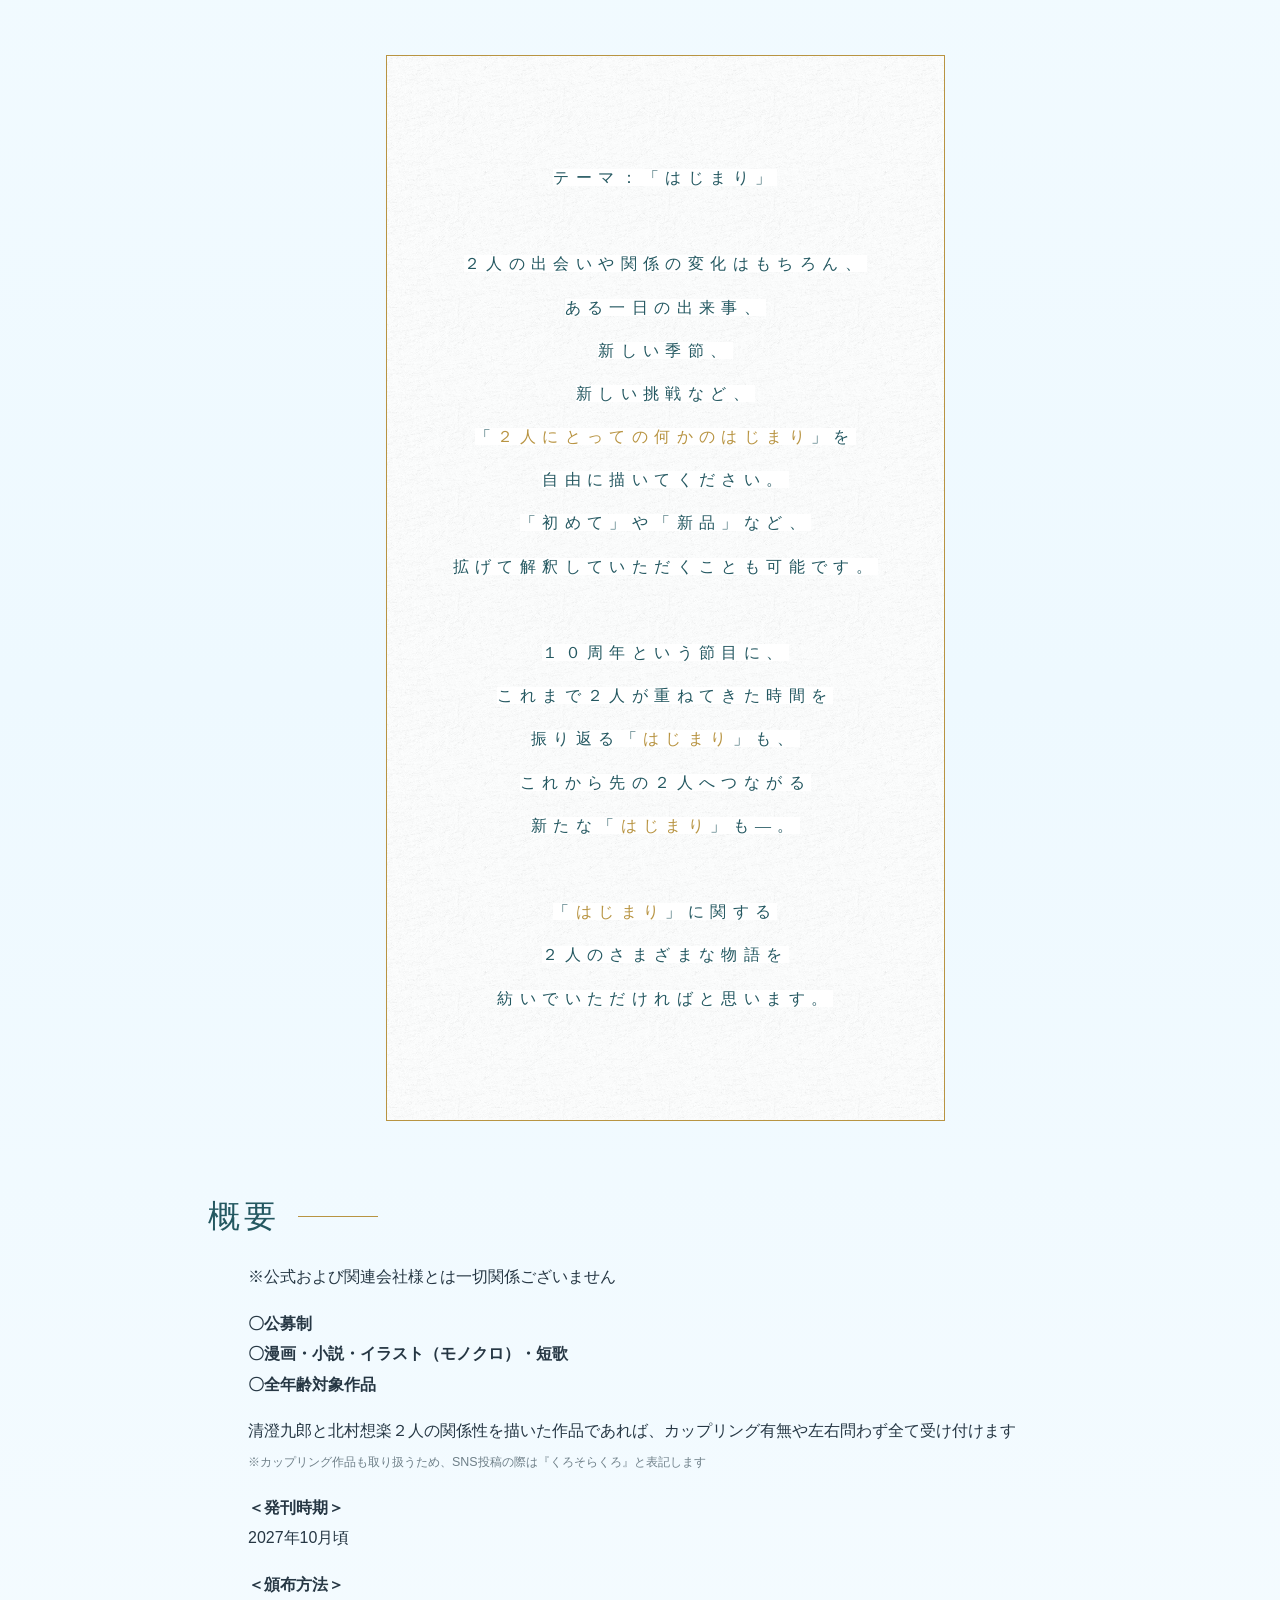
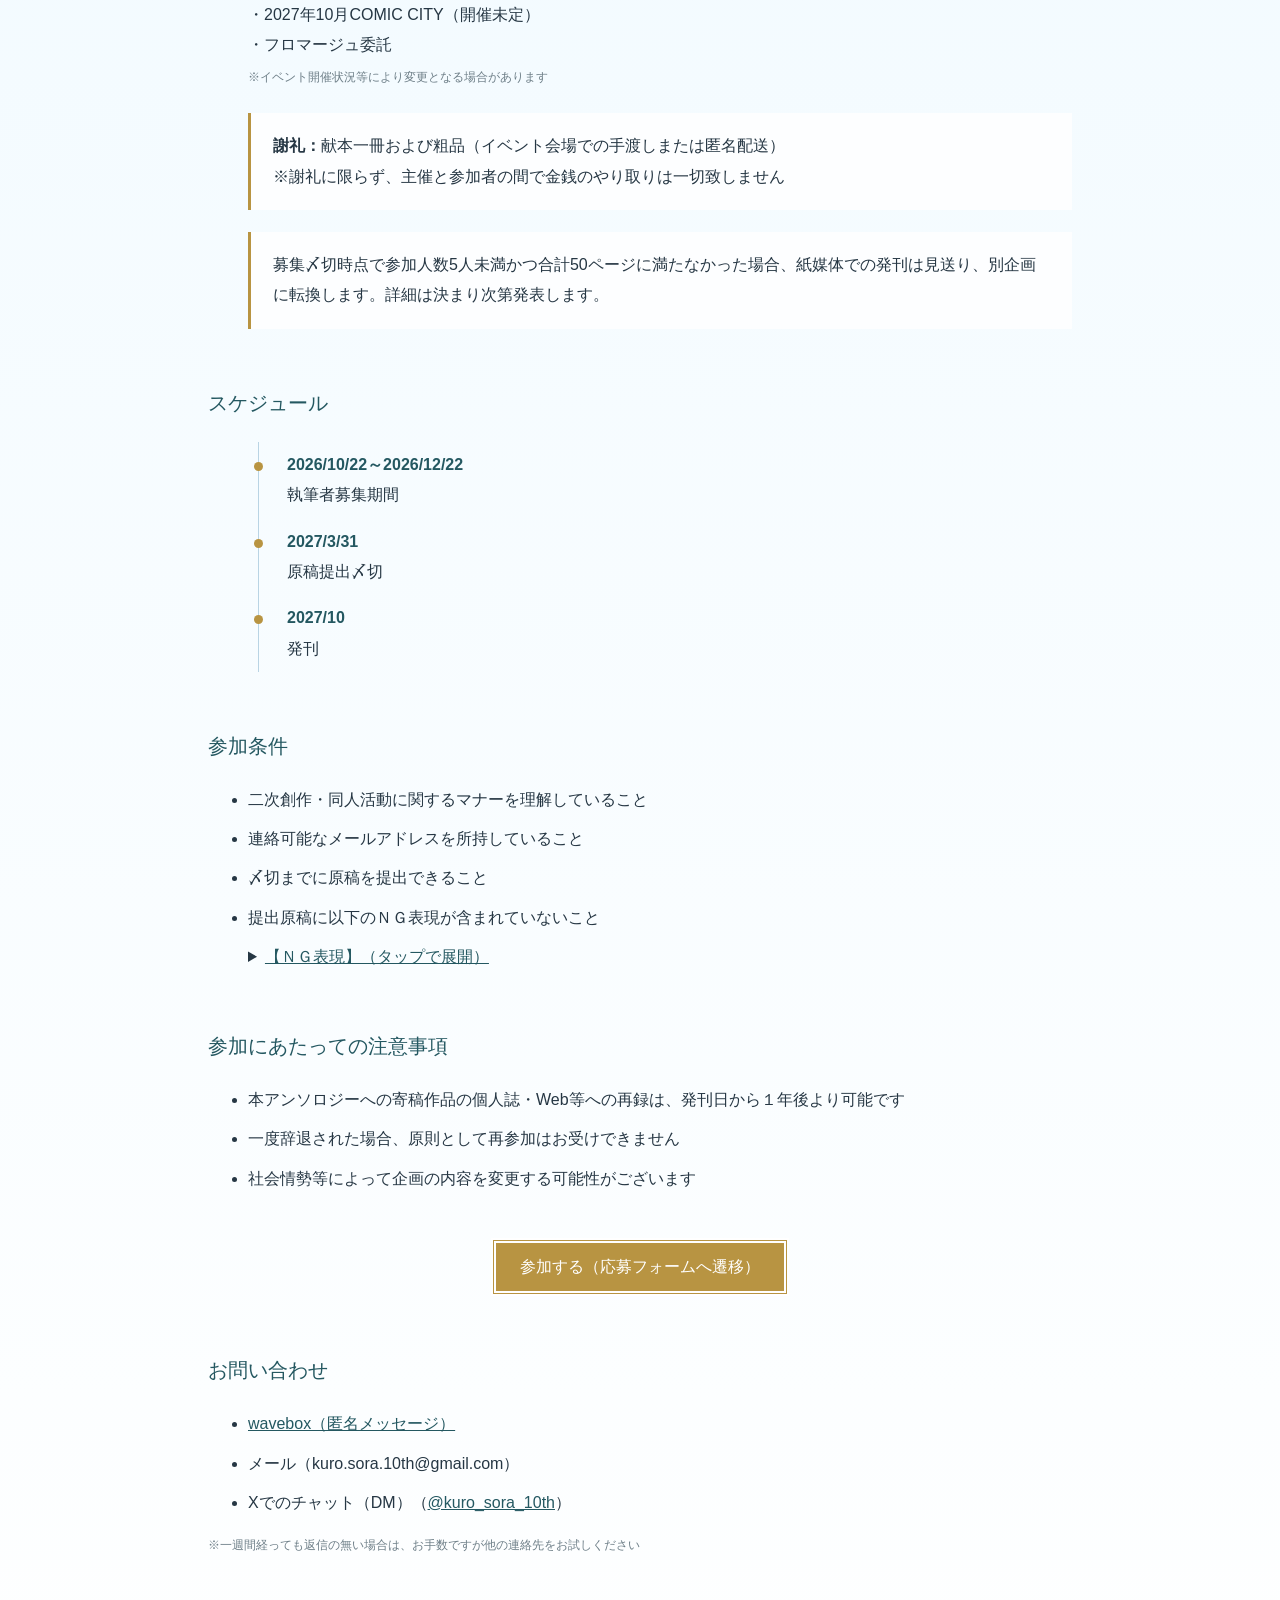
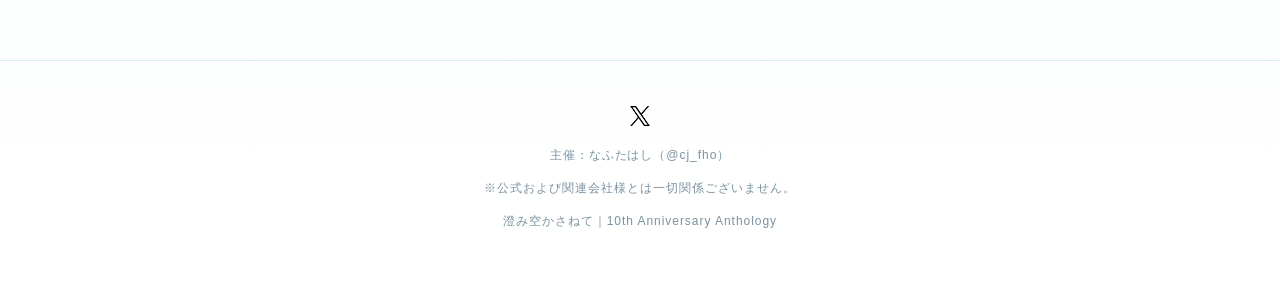
==== commit 7c0a2b9b: "Add files via upload" ====
--- a/index.html
+++ b/index.html
@@ -69,7 +69,7 @@
                 <!--（２０１７年１０月）<br>-->
                 『Xmas Live 2017 -Side:Prelude-』<br>
                 <!--（２０１７年１２月）<br>-->
-                １０周年を記念してアンソロジーを制作します
+                １０周年を記念したアンソロジーを制作します
             </p>
             </div>
 
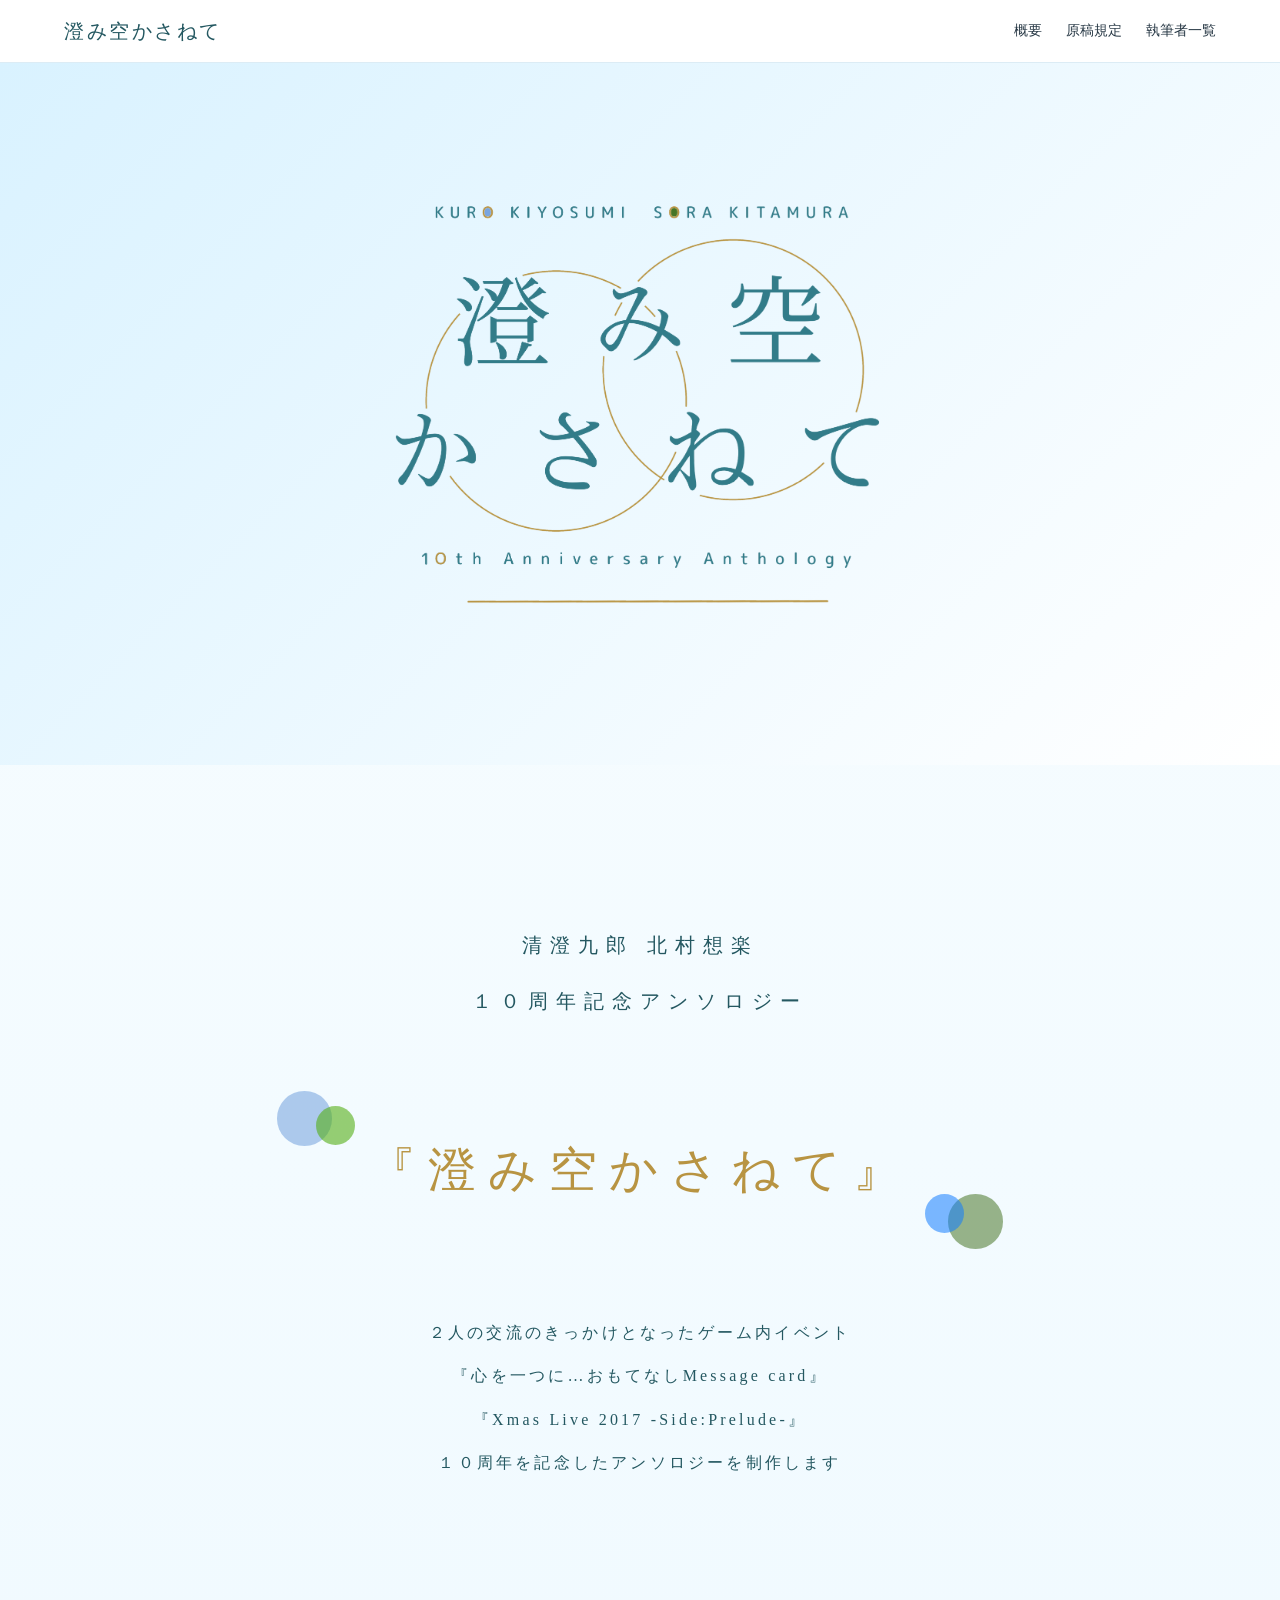
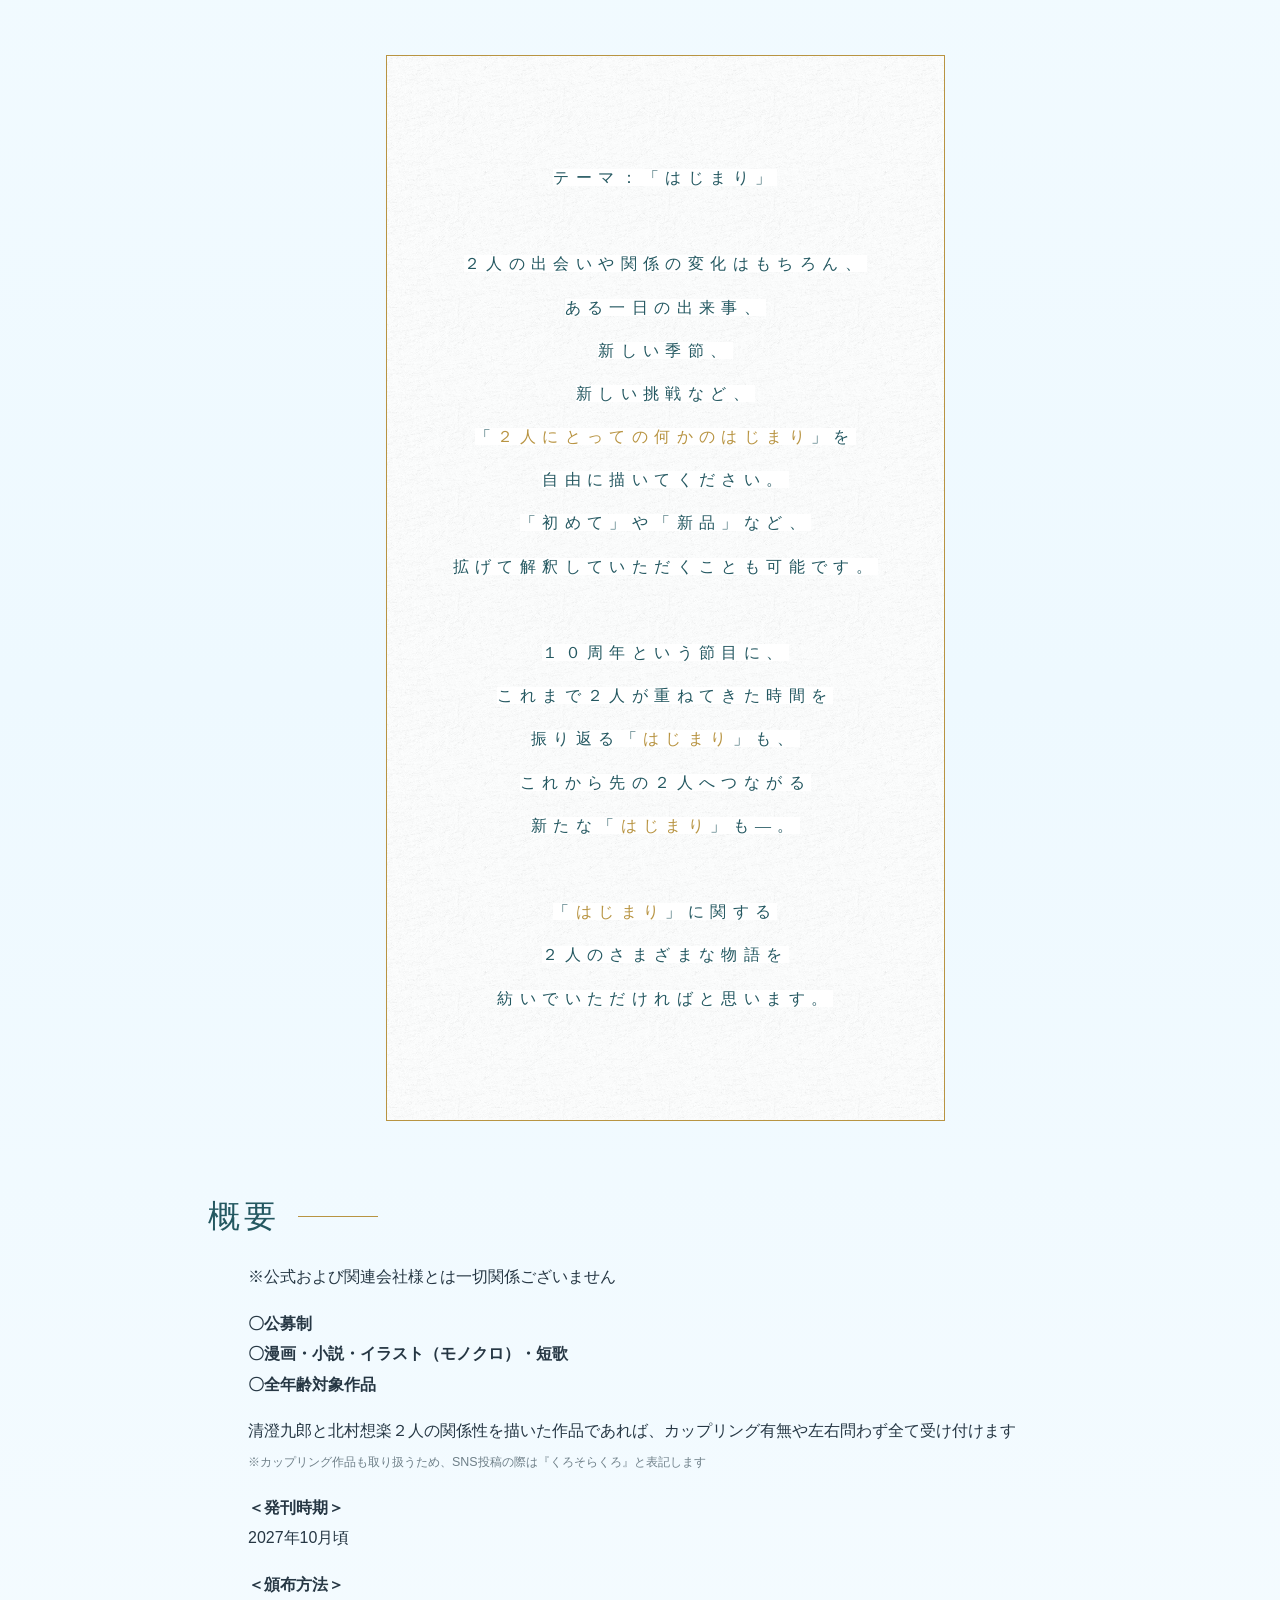
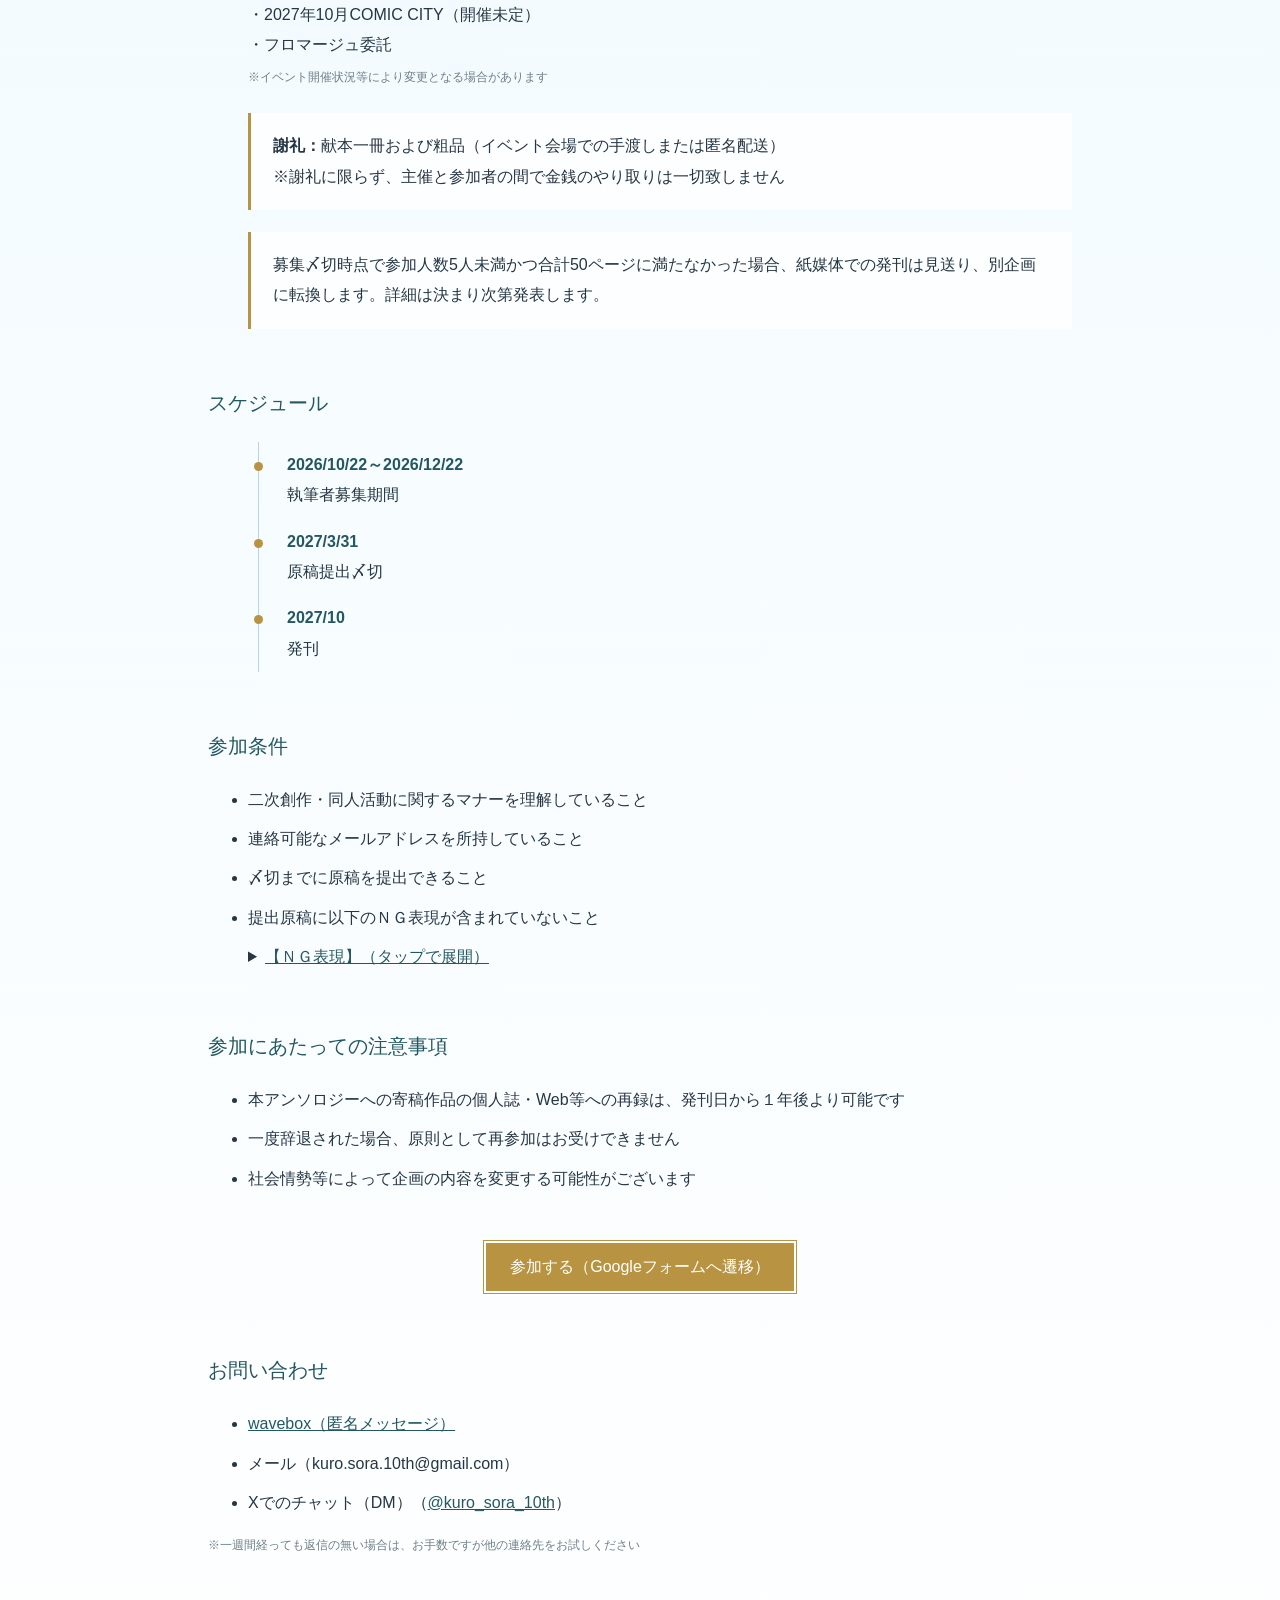
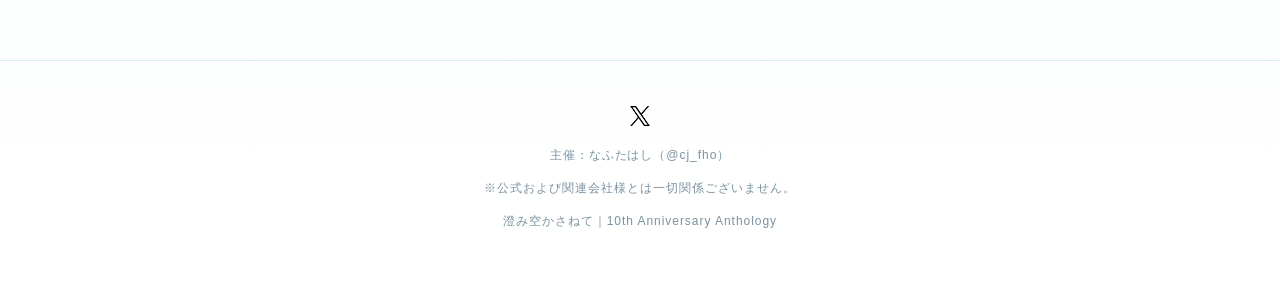
==== commit c7eb57d8: "Add files via upload" ====
--- a/index.html
+++ b/index.html
@@ -178,7 +178,7 @@
                 <li>社会情勢等によって企画の内容を変更する可能性がございます</li>
             </ul>
             <div class="sanka">
-                <a class="hero-link" href="https://forms.gle/1NaYqkYByPvEDAxH8" target="_blank">参加する（応募フォームへ遷移）</a>
+                <a class="hero-link" href="https://forms.gle/1NaYqkYByPvEDAxH8" target="_blank">参加する（Googleフォームへ遷移）</a>
             </div>
             <h3>お問い合わせ</h3>
             <ul>
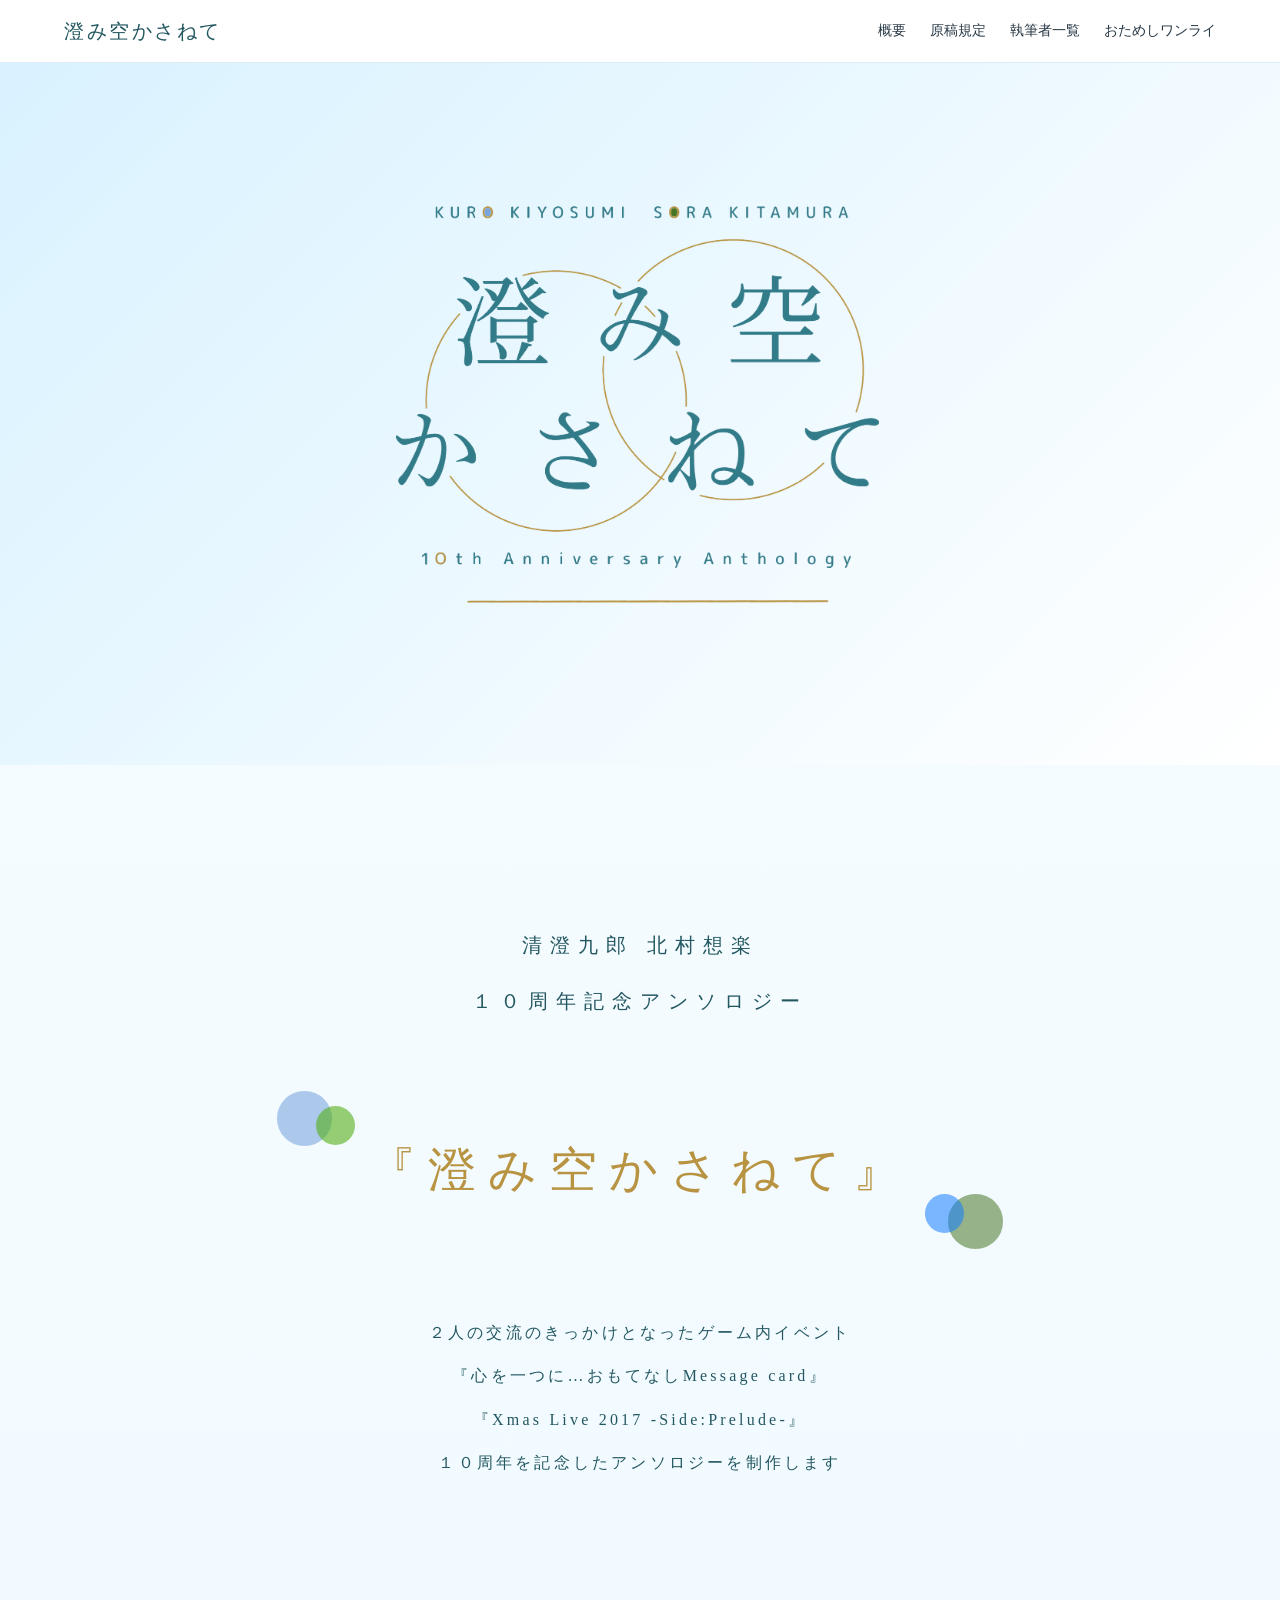
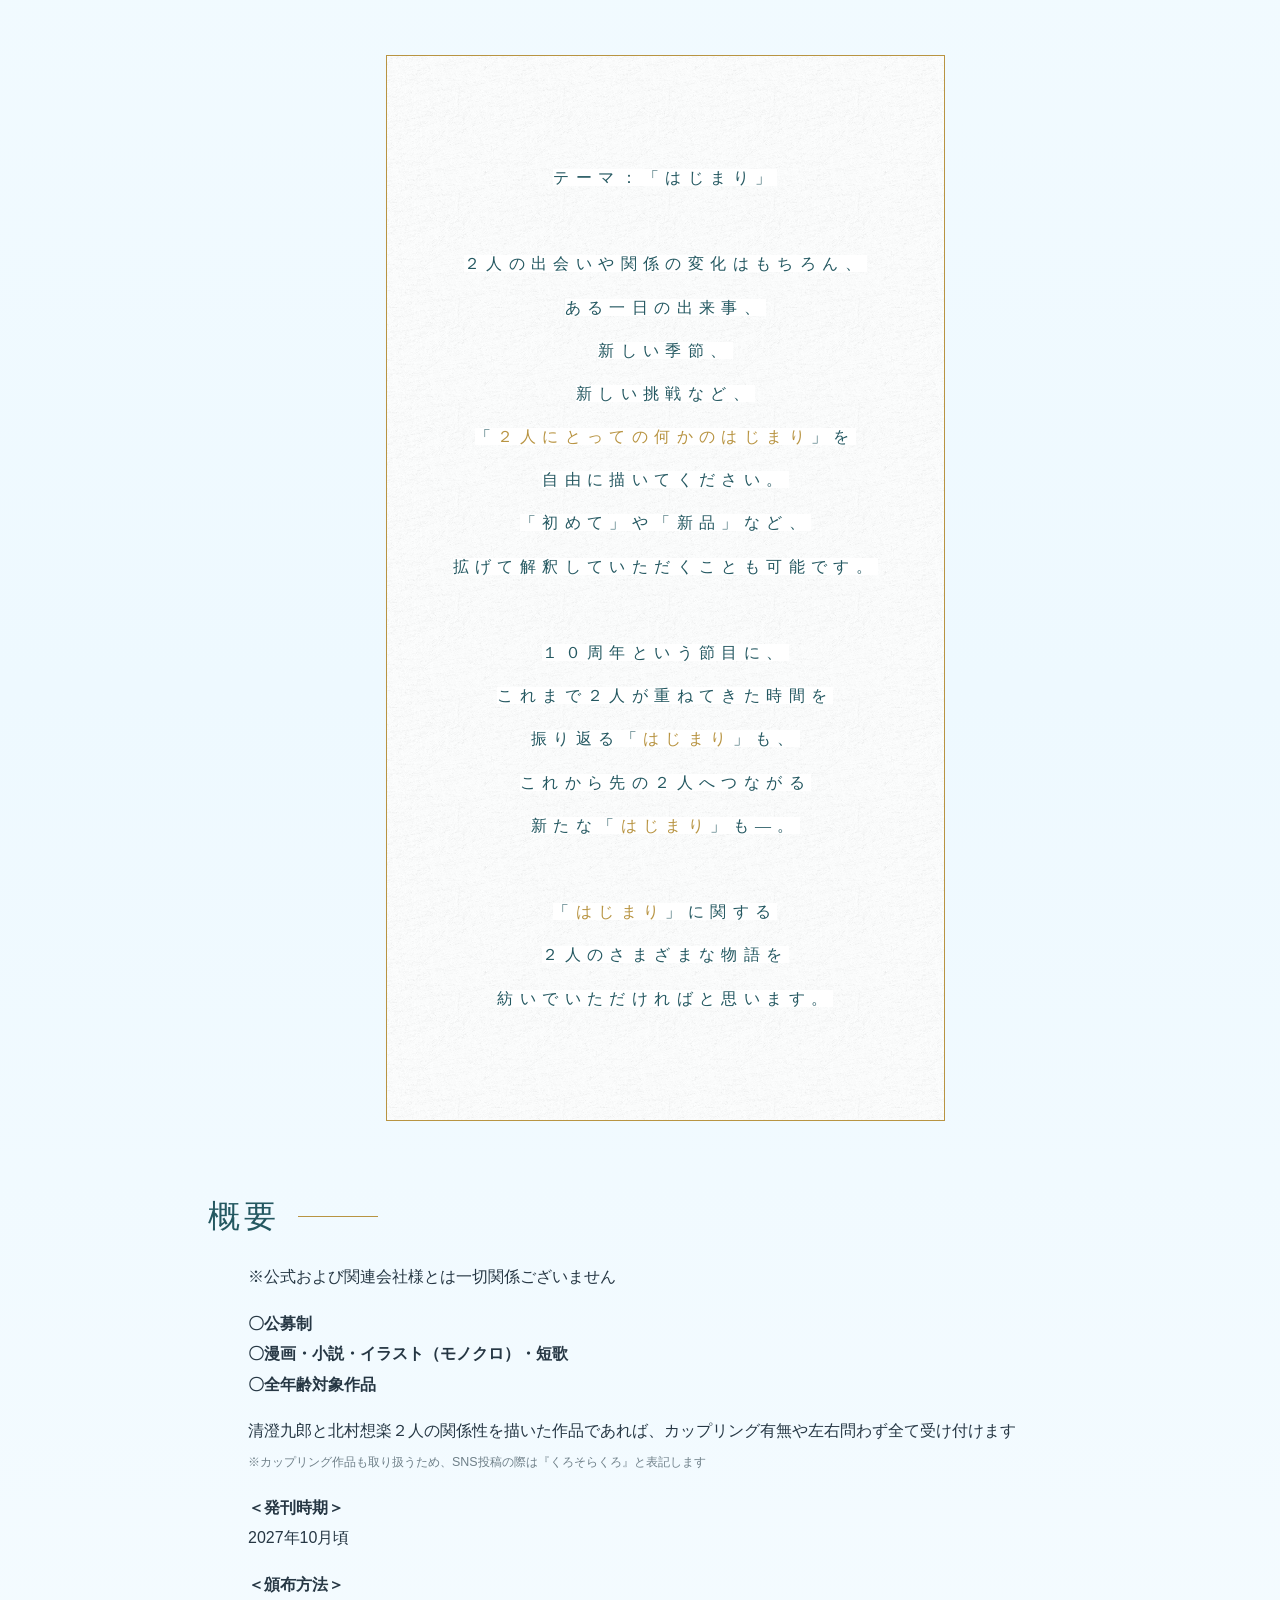
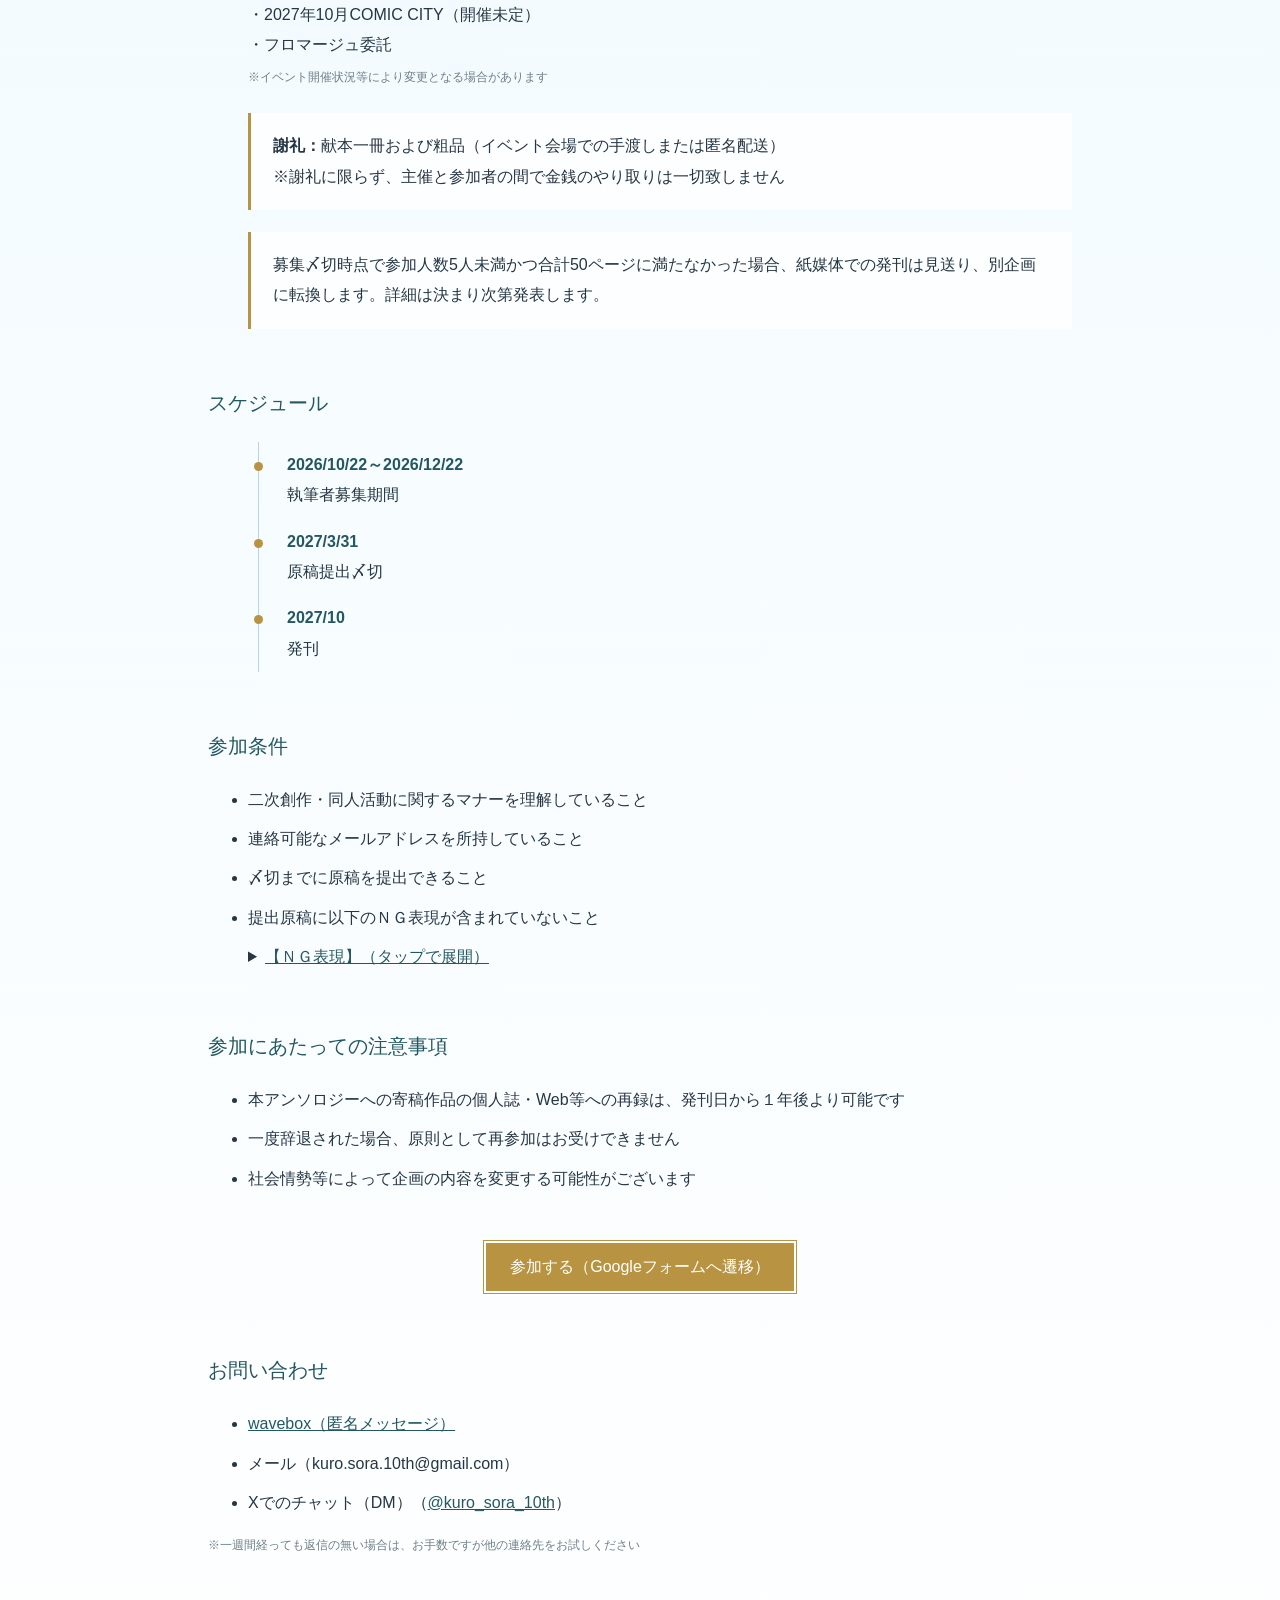
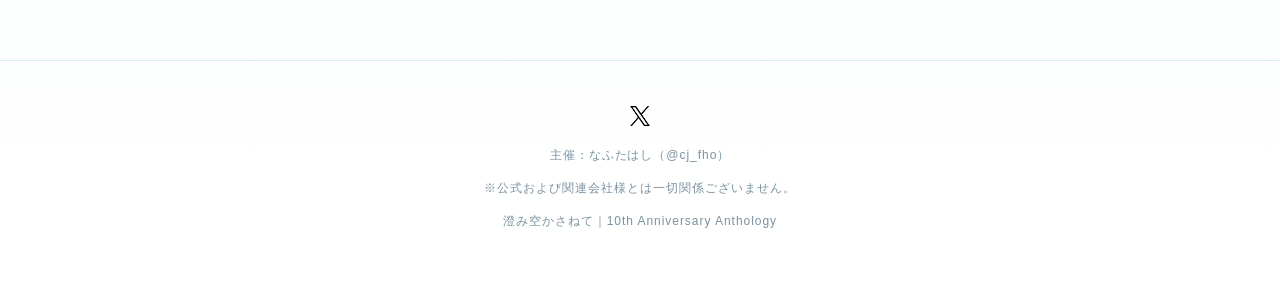
==== commit d52ee966: "Add files via upload" ====
--- a/index.html
+++ b/index.html
@@ -22,9 +22,9 @@
             <a href="index.html" aria-current="page">概要</a>
             <a href="guidelines.html">原稿規定</a>
             <a href="authors.html">執筆者一覧</a>
+            <a href="onewrite.html">おためしワンライ</a>
             <!--
             <a href="sample.html">サンプル</a>
-            <a href="onewritehtml">おためしワンライ</a>
             <a href="webonly.html">ウェブオンリー</a>
             -->
 
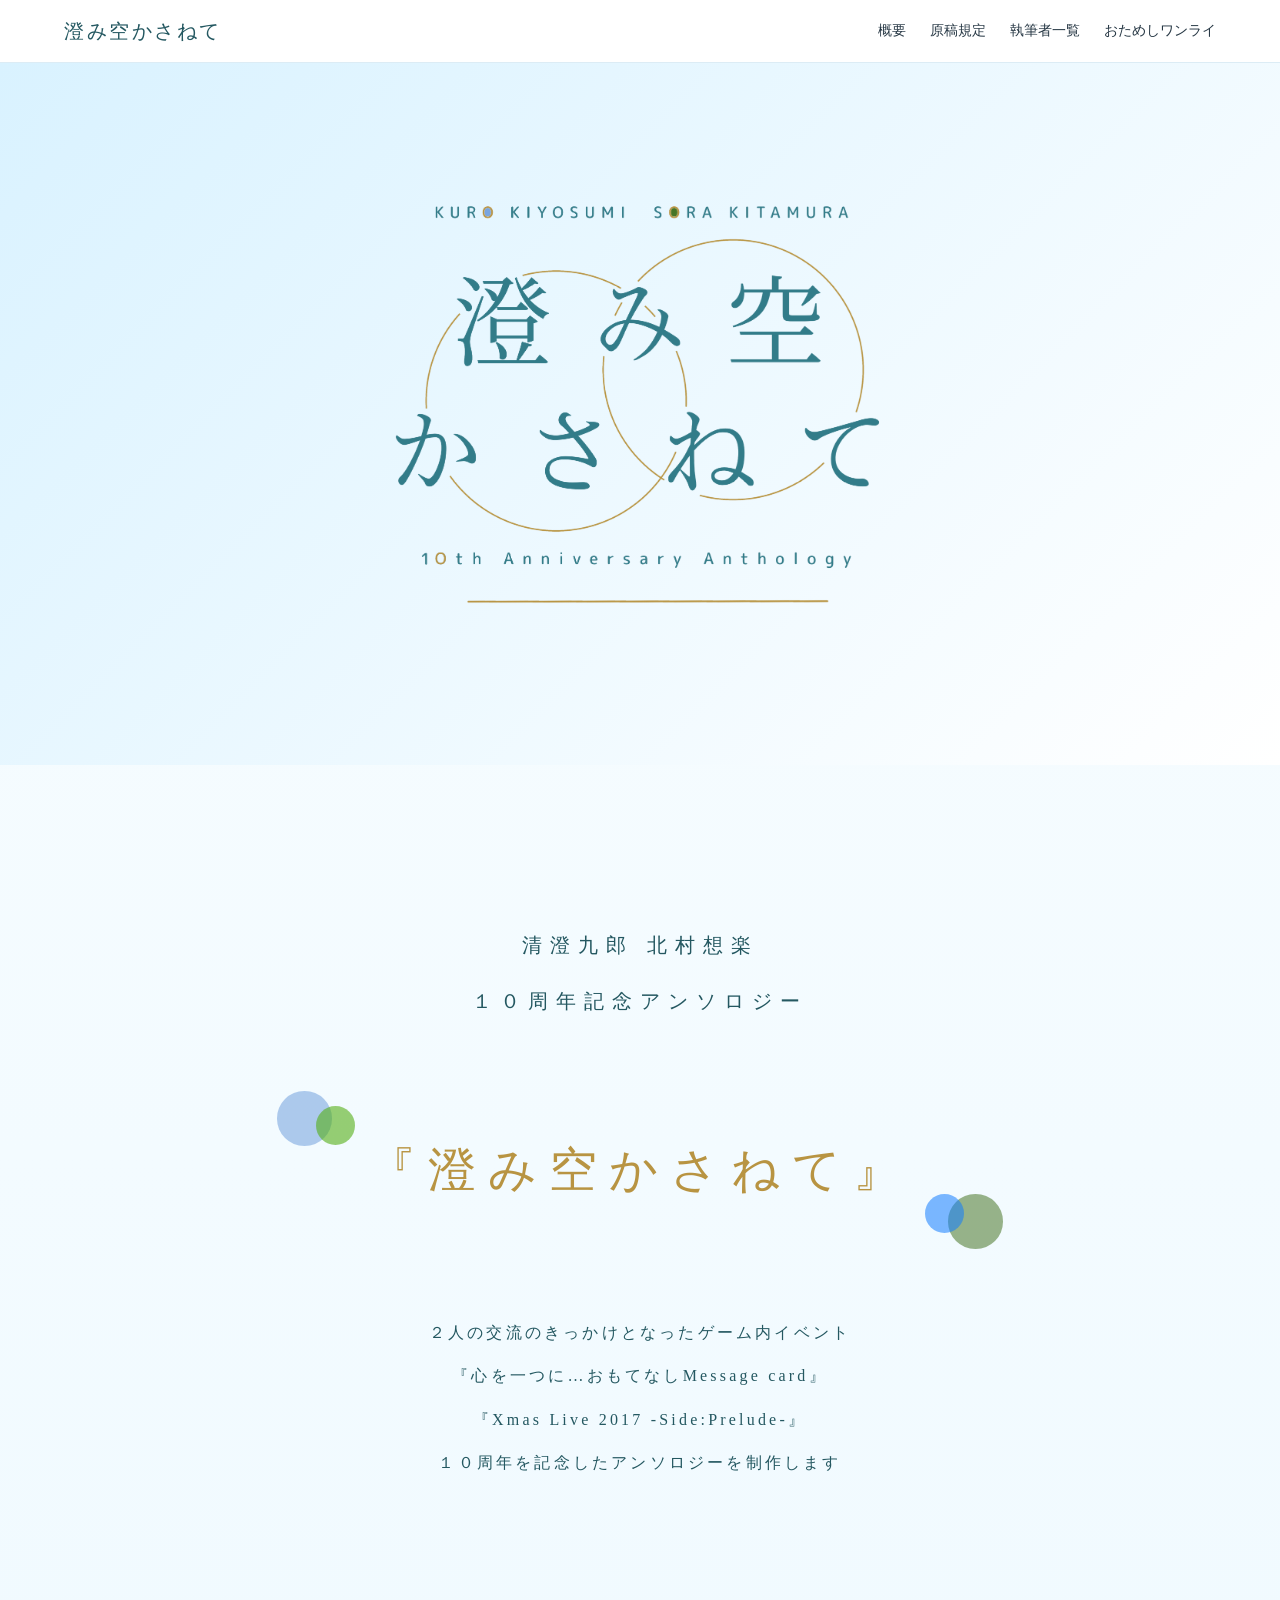
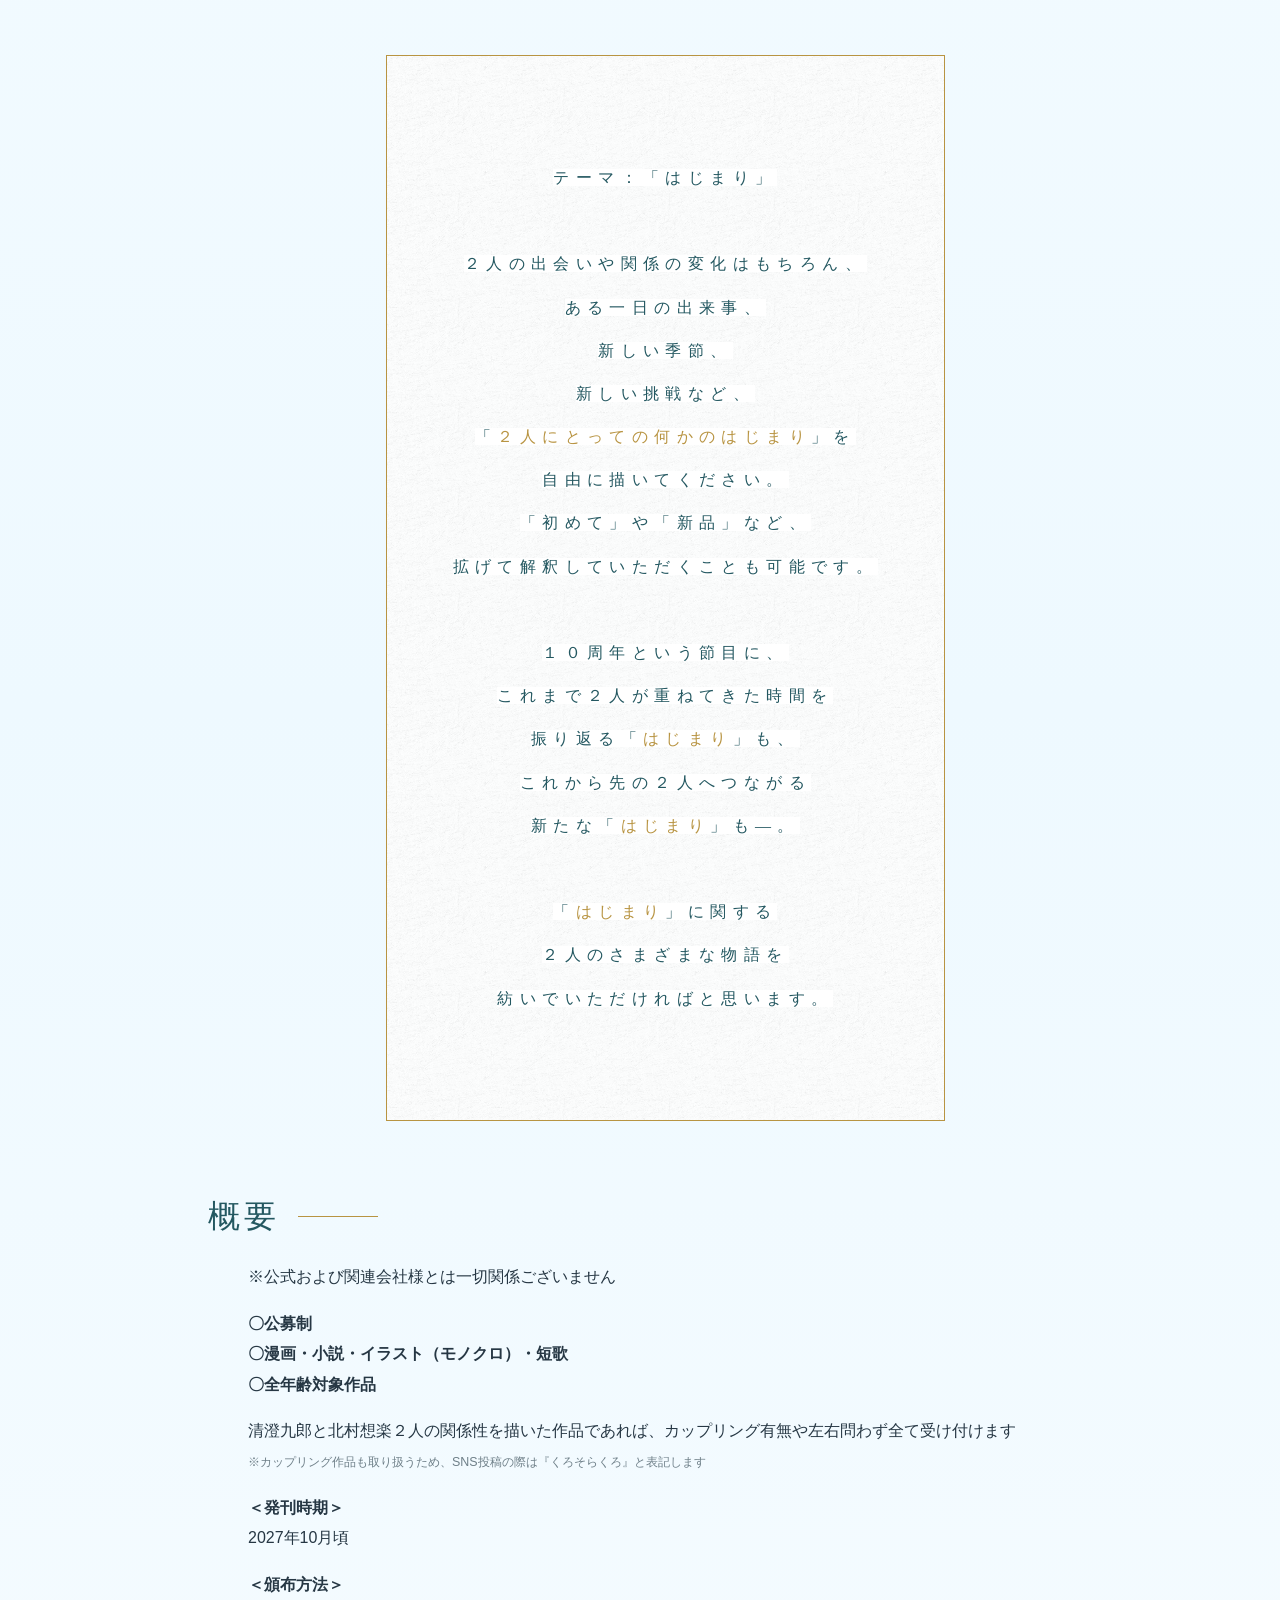
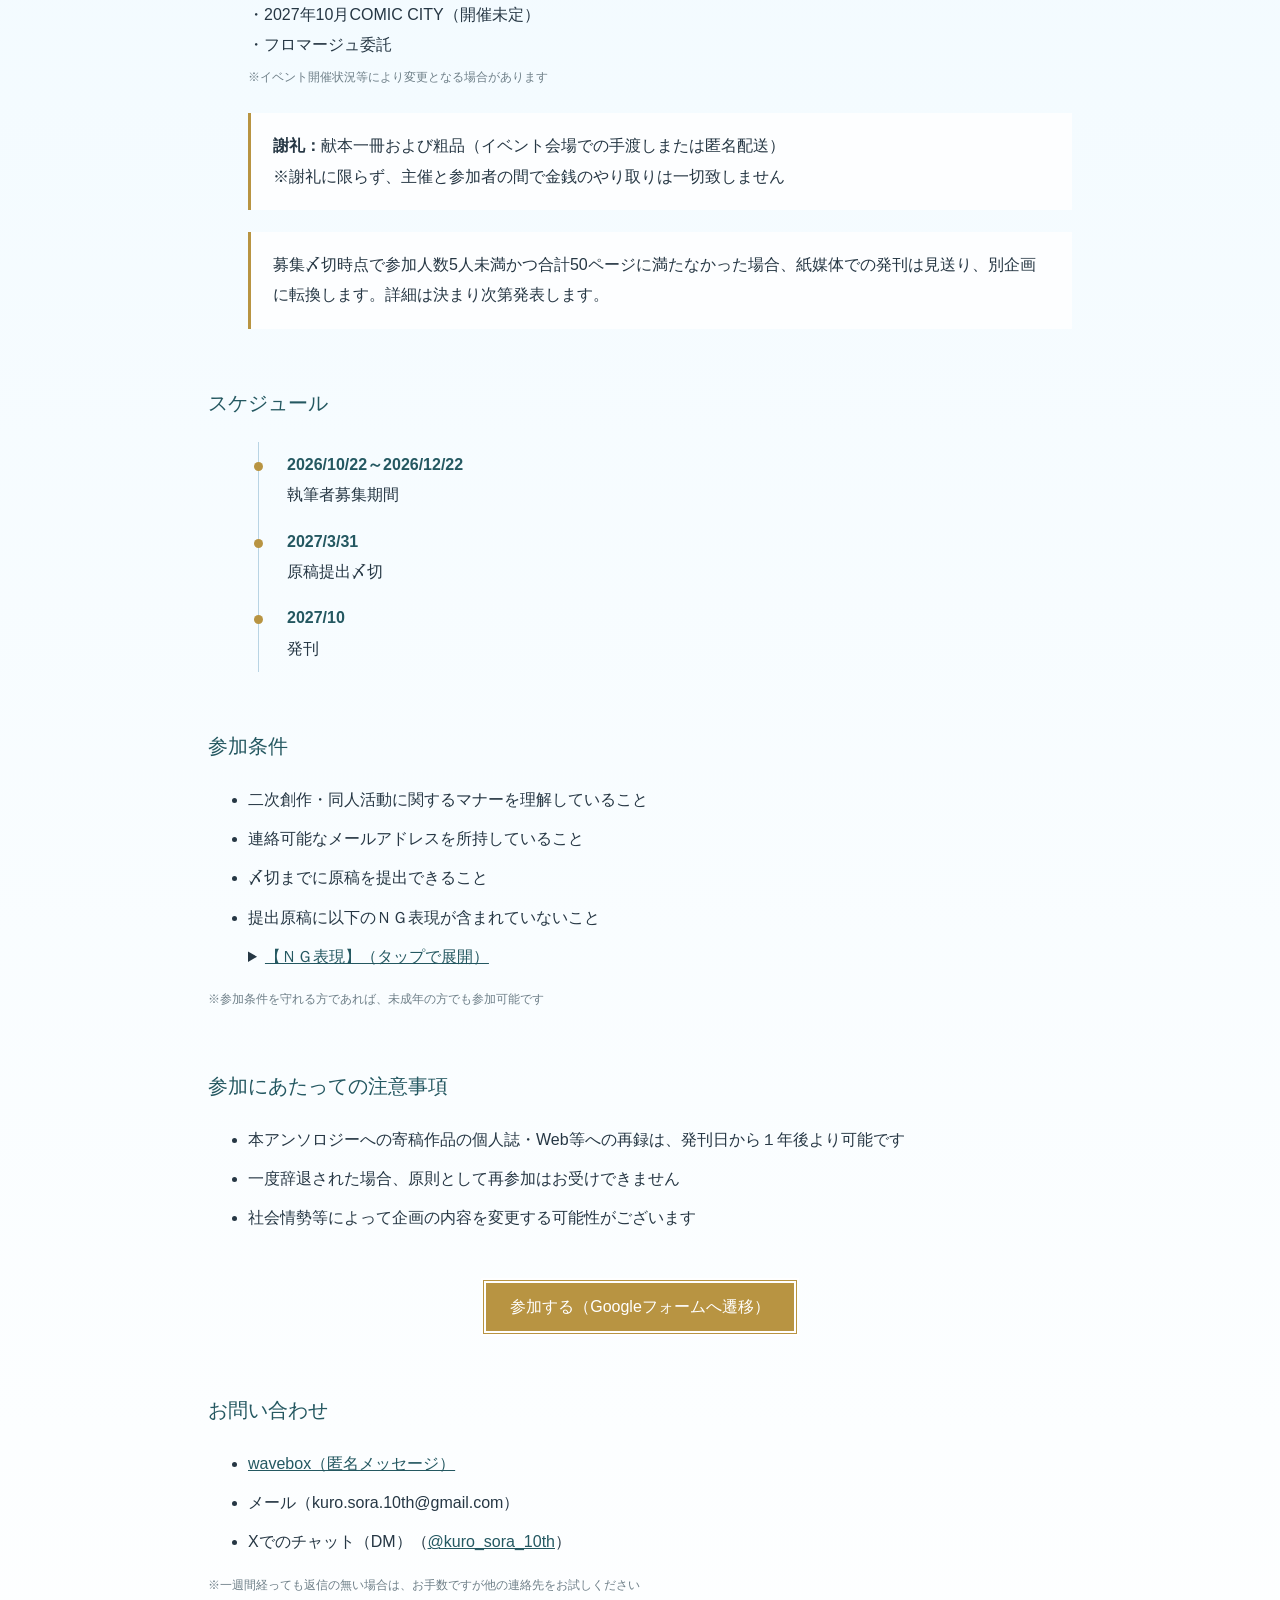
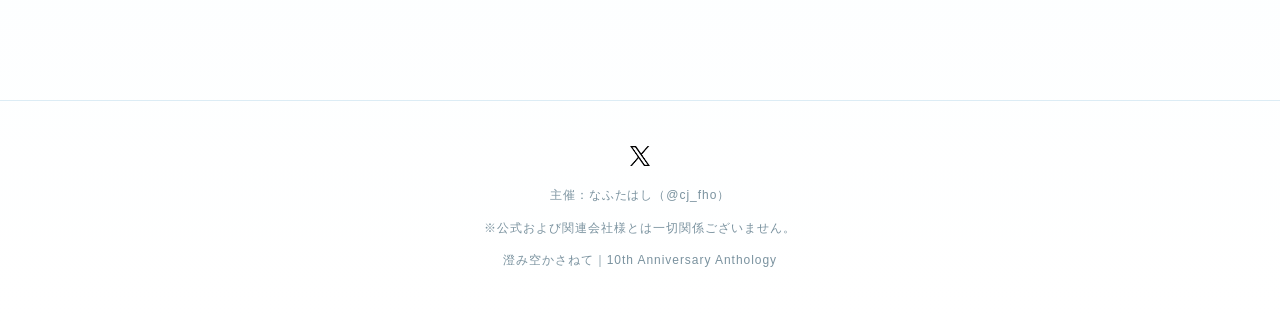
==== commit 4549b1b0: "Add files via upload" ====
--- a/index.html
+++ b/index.html
@@ -171,6 +171,7 @@
                     </p>
                 </details>
             </ul>
+            <p class="small">※参加条件を守れる方であれば、未成年の方でも参加可能です</p>
             <h3>参加にあたっての注意事項</h3>
             <ul>
                 <li>本アンソロジーへの寄稿作品の個人誌・Web等への再録は、発刊日から１年後より可能です</li>
